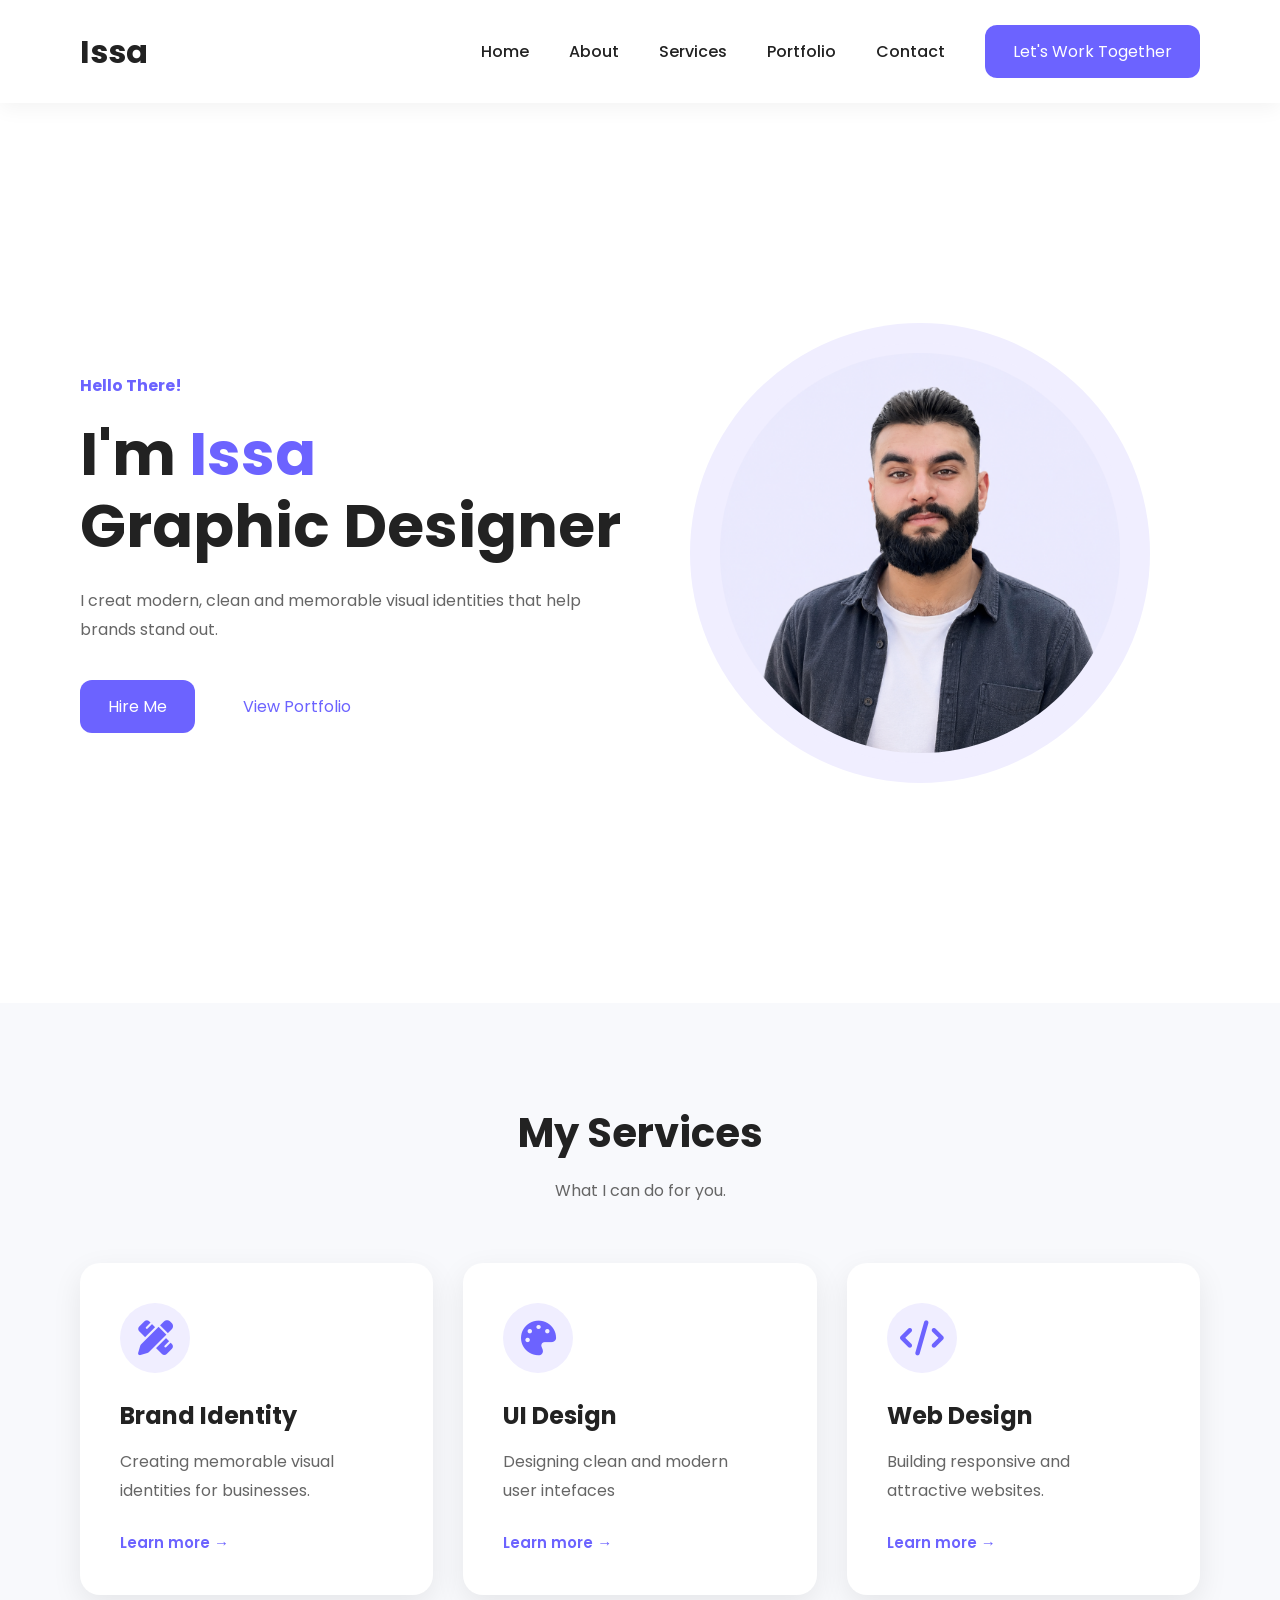
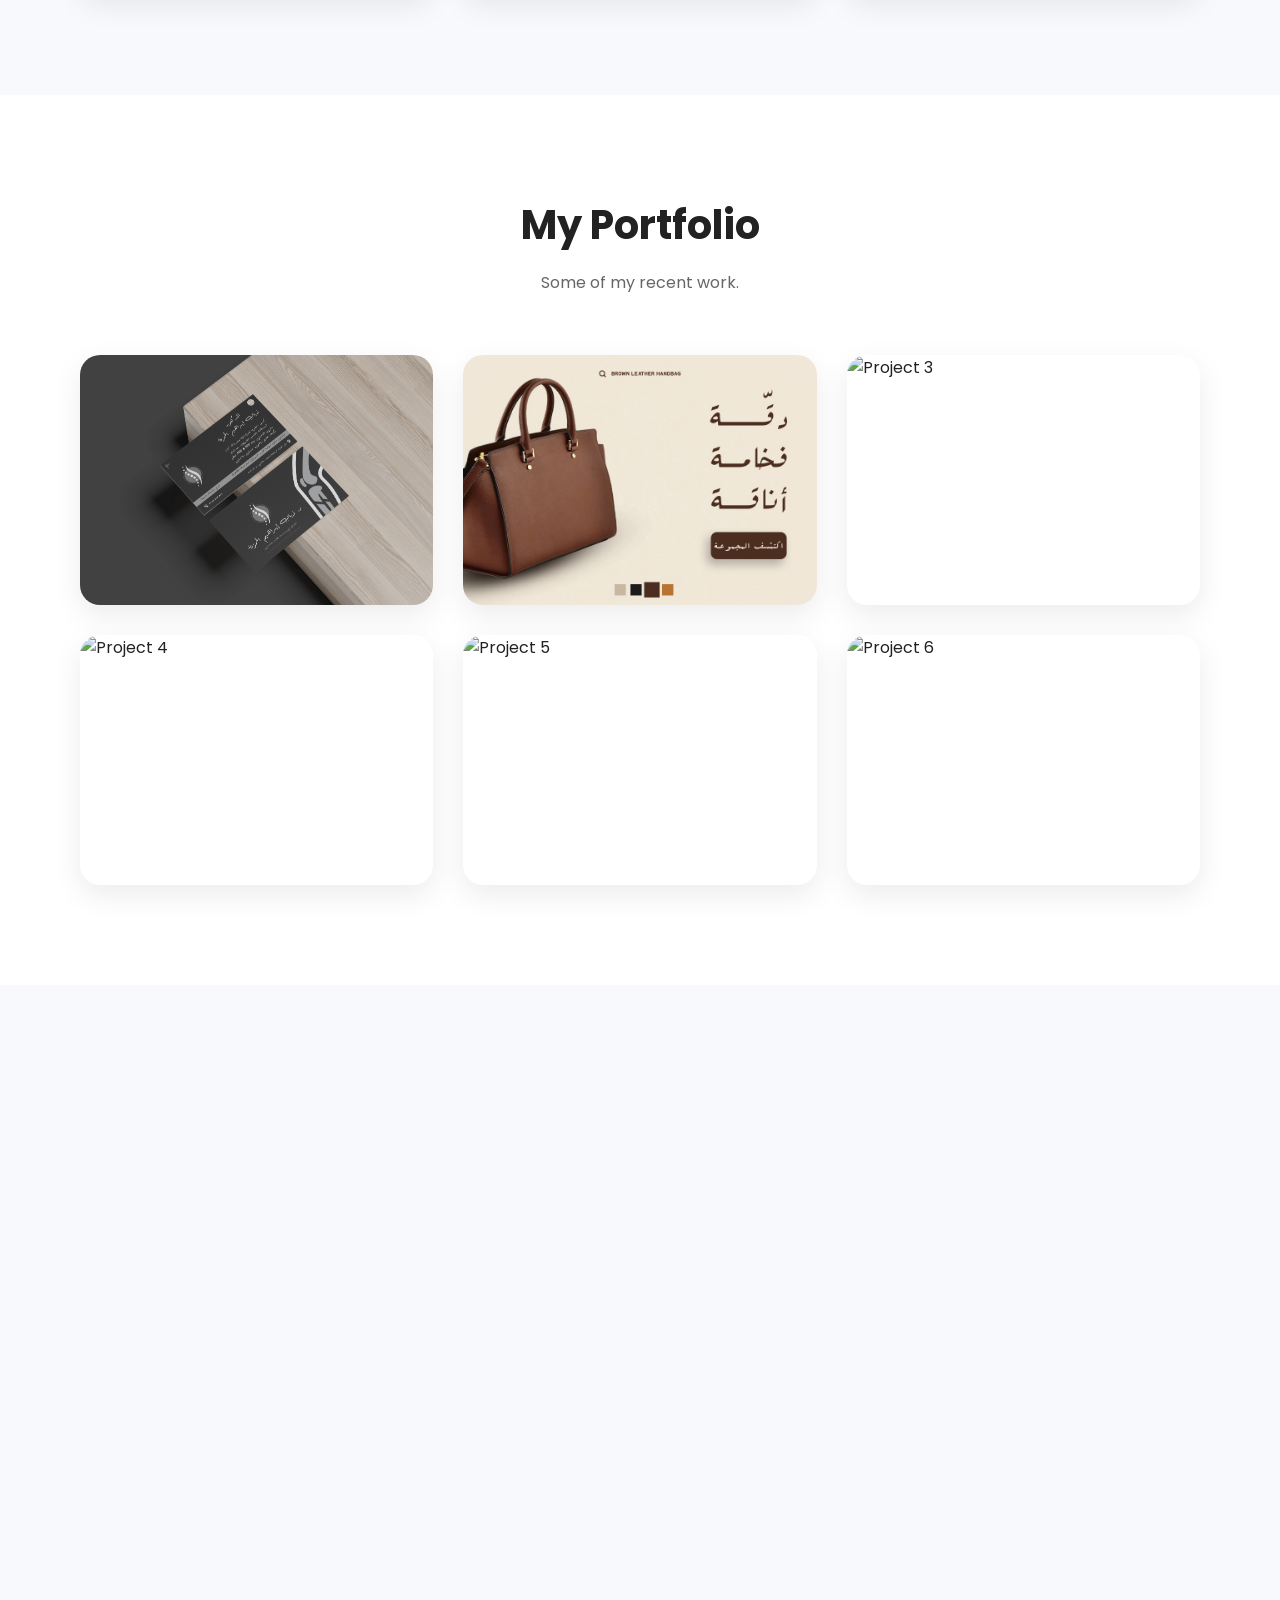
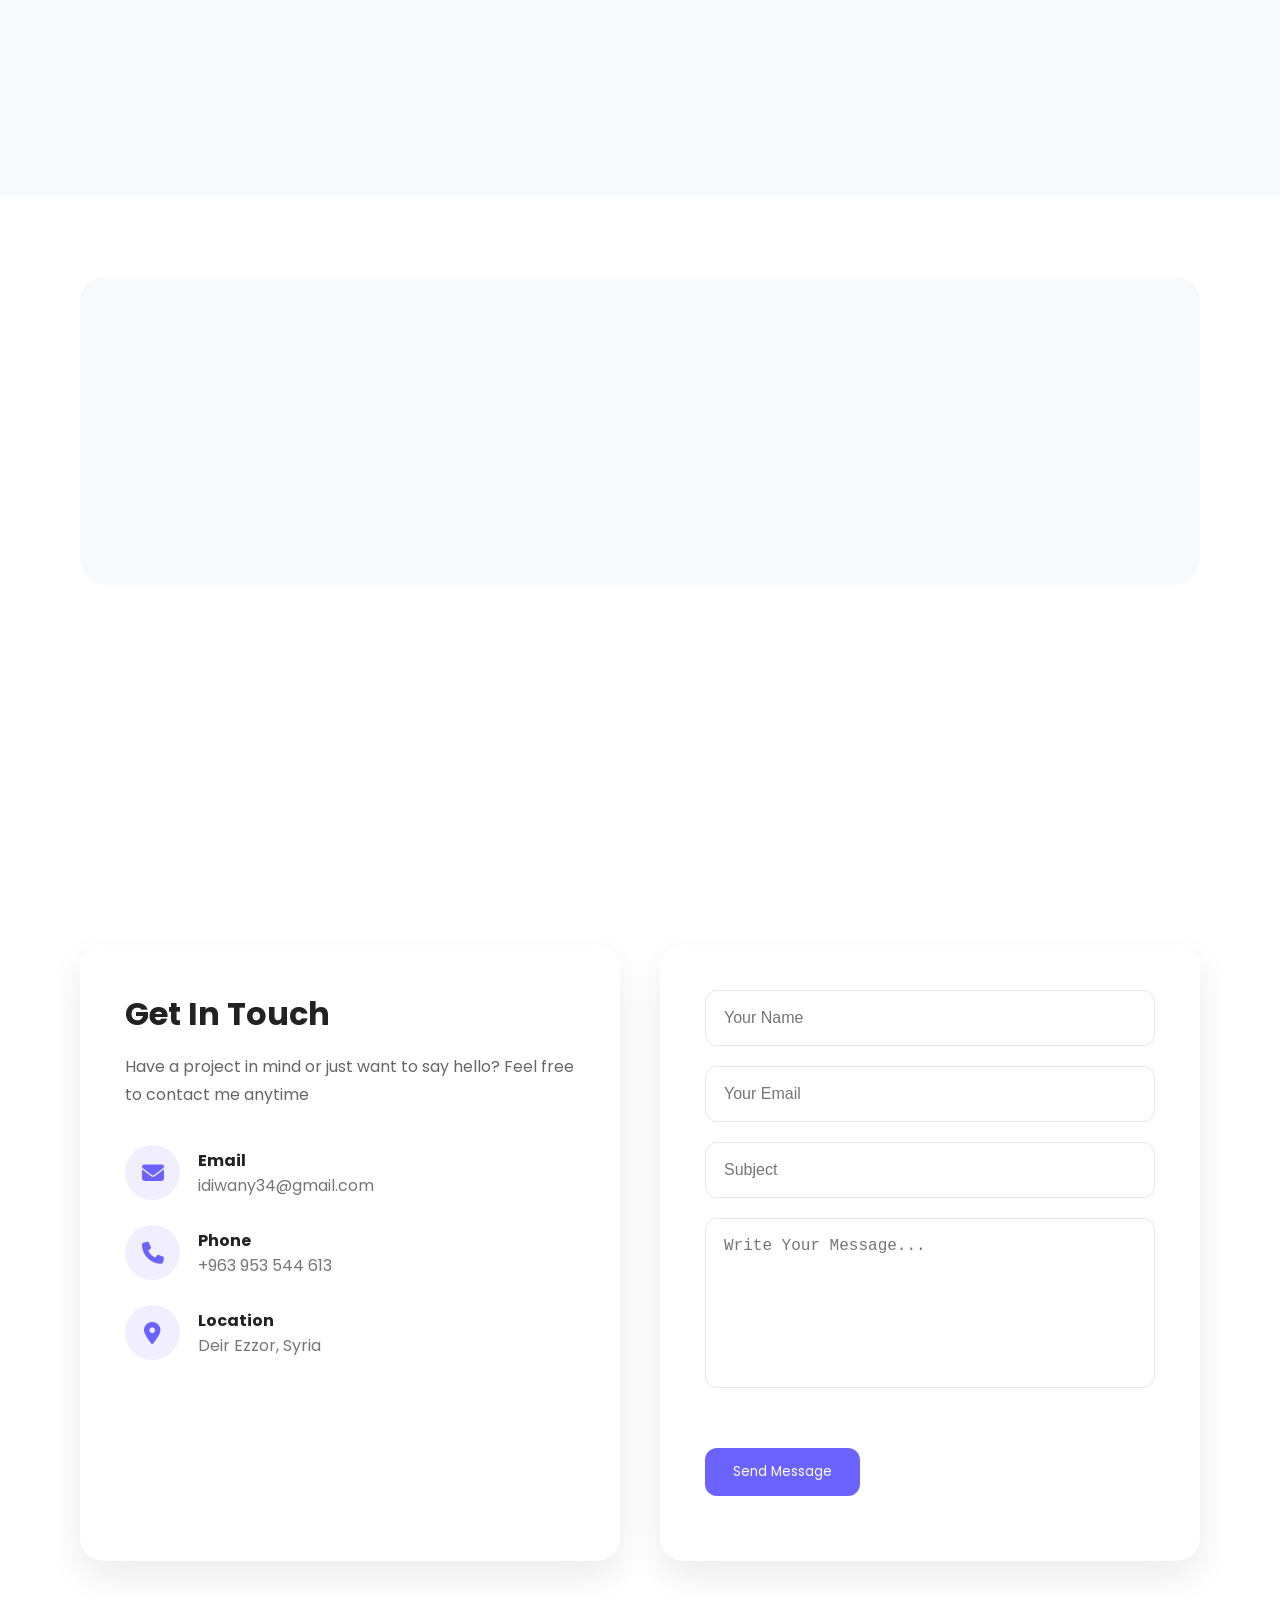
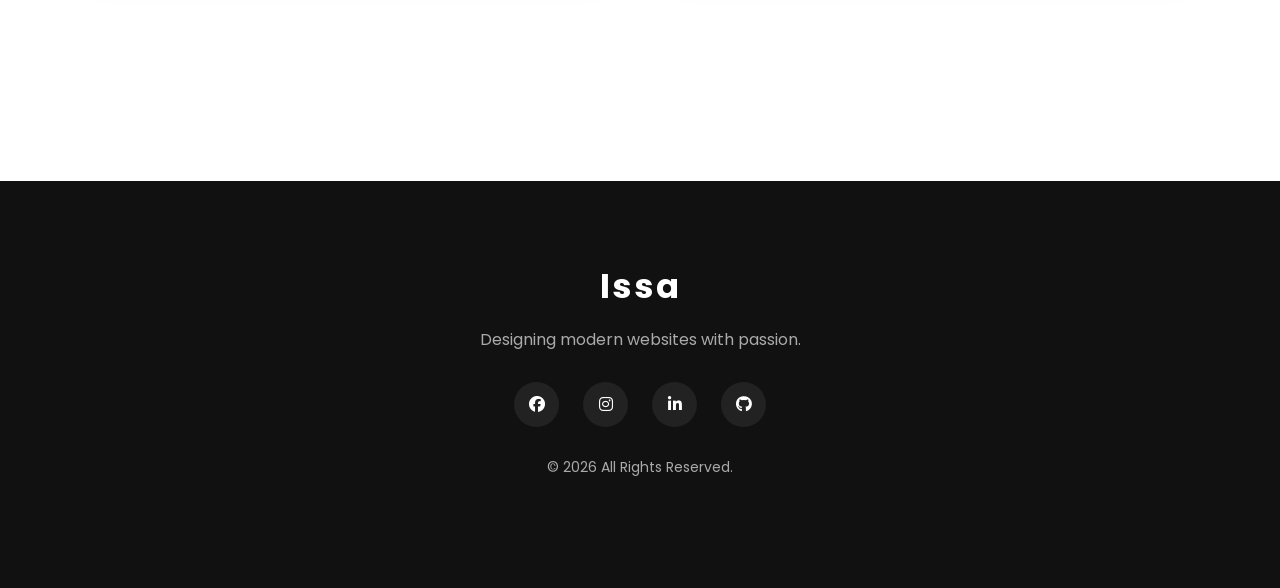
==== index.html @ 739382e7 "Upload portfolio files" ====
<!doctype html>
<html lang="en">
  <head>
    <meta charset="UTF-8" />
    <meta name="viewport" content="width=device-width, initial-scale=1.0" />
    <title>My Portfolio</title>
    <link
      rel="stylesheet"
      href="https://cdnjs.cloudflare.com/ajax/libs/font-awesome/6.7.2/css/all.min.css"
    />
    <link rel="stylesheet" href="style.css" />
    <link rel="preconnect" href="https://fonts.googleapis.com" />

    <link rel="preconnect" href="https://fonts.gstatic.com" crossorigin />

    <link
      href="https://fonts.googleapis.com/css2?family=Poppins:wght@300;400;500;600;700&display=swap"
      rel="stylesheet"
    />
  </head>
  <body>
    <header>
      <nav class="navbar">
        <h2 class="logo">Issa</h2>
        <ul class="nav-links">
          <li><a href="#home">Home</a></li>
          <li><a href="#about">About</a></li>
          <li><a href="#services">Services</a></li>
          <li><a href="#portfolio">Portfolio</a></li>
          <li><a href="#contact">Contact</a></li>
        </ul>
        <button class="menu-btn">
          <i class="fa-solid fa-bars"></i>
        </button>
        <a href="#contact" class="btn">Let's Work Together</a>
      </nav>
    </header>
    <section class="main" id="home">
      <div class="main-txt">
        <p class="tag">Hello There!</p>
        <h1>
          I'm <span>Issa</span> <br />
          Graphic Designer
        </h1>
        <p class="descrip">
          I creat modern, clean and memorable visual identities that help brands
          stand out.
        </p>
        <div class="main-btns">
          <a href="#contact" class="btn">Hire Me</a>
          <a href="#portfolio" class="btn-outline">View Portfolio</a>
        </div>
      </div>
      <div class="main-img">
        <img
          src="images/ChatGPT Image Aug 10, 2026, 11_27_29 AM.png"
          alt="Profile"
        />
      </div>
    </section>
    <section class="servs" id="services">
      <div class="section-ttl reveal">
        <h2>My Services</h2>
        <p>What I can do for you.</p>
      </div>
      <div class="servs-container">
        <div class="card reveal reveal-delay-1">
          <i class="fa-solid fa-pen-ruler"></i>
          <h3>Brand Identity</h3>
          <p>Creating memorable visual identities for businesses.</p>
          <a href="#" class="learn-more">Learn more &rarr;</a>
        </div>
        <div class="card reveal reveal-delay-2">
          <i class="fa-solid fa-palette"></i>
          <h3>UI Design</h3>
          <p>Designing clean and modern user intefaces</p>
          <a href="#" class="learn-more">Learn more &rarr;</a>
        </div>
        <div class="card reveal reveal-delay-3">
          <i class="fa-solid fa-code"></i>
          <h3>Web Design</h3>
          <p>Building responsive and attractive websites.</p>
          <a href="#" class="learn-more">Learn more &rarr;</a>
        </div>
      </div>
    </section>
    <section class="port" id="portfolio">
      <div class="section-ttl reveal">
        <h2>My Portfolio</h2>
        <p>Some of my recent work.</p>
      </div>
      <div class="port-container">
        <div class="project reveal reveal-delay-1">
          <img src="images/03mocup.jpg" alt="Medical Business Card Design" />
          <div class="proj-info">
            <h3>Medical Business Card</h3>
            <p>Print Design</p>
          </div>
        </div>
        <div class="project reveal reveal-delay-2">
          <img src="images/Website banner.jpg" alt="Terassa Brand" />
          <div class="proj-info">
            <h3>Terassa</h3>
            <p>Brand Identity</p>
          </div>
        </div>
        <div class="project reveal reveal-delay-3">
          <img src="images/" alt="Project 3" />
          <div class="proj-info">
            <h3>Modern Bussiness Cards</h3>
            <p>Brand Identity</p>
          </div>
        </div>
        <div class="project reveal reveal-delay-4">
          <img src="images/" alt="Project 4" />
          <div class="proj-info">
            <h3>Ads Posts</h3>
            <p>Brand Identity</p>
          </div>
        </div>
        <div class="project reveal reveal-delay-5">
          <img src="images/" alt="Project 5" />
          <div class="proj-info">
            <h3>Luxuary Logo</h3>
            <p>Brand Identity</p>
          </div>
        </div>
        <div class="project reveal reveal-delay-1">
          <img src="images/" alt="Project 6" />
          <div class="proj-info">
            <h3>Special posts collections</h3>
            <p>Brand Identity</p>
          </div>
        </div>
      </div>
    </section>
    <section class="about" id="about">
      <div class="about-img reveal">
        <img src="" alt="About Me" />
      </div>
      <div class="about-content reveal reveal-delay-2">
        <span>About Me</span>
        <h2>I Creat Modern Digital Experiences</h2>
        <p>
          I'm a passionate designer and front-end developer. I enjoy creating
          clean, modern and user-friendly websites.
        </p>
        <div class="skills">
          <div class="skill">
            <i class="fa-solid fa-check"></i>
            <p>UI / UX Design</p>
          </div>
          <div class="skill">
            <i class="fa-solid fa-check"></i>
            <p>Web Development</p>
          </div>
          <div class="skill">
            <i class="fa-solid fa-check"></i>
            <p>Brand Idesntity</p>
          </div>
        </div>
        <a href="#" class="btn">Download CV</a>
      </div>
    </section>
    <section class="stats">
      <div class="stat reveal reveal-delay-1">
        <h2>+3</h2>
        <p>Years Experience</p>
      </div>
      <div class="stat reveal reveal-delay-2">
        <h2>50+</h2>
        <p>Completed Projects</p>
      </div>
      <div class="stat reveal reveal-delay-3">
        <h2>20+</h2>
        <p>Happy Clients</p>
      </div>
      <div class="stat reveal reveal-delay-4">
        <h2>98%</h2>
        <p>Clients Satisfaction</p>
      </div>
    </section>
    <section class="contact" id="contact">
      <div class="section-ttl reveal">
        <h2>Contact Me</h2>
        <p>Let's build something amazing together.</p>
      </div>
      <div class="contact-wrapper">
        <div class="contact-card reveal reveal-delay-1">
          <h3>Get In Touch</h3>
          <p class="contact-text">
            Have a project in mind or just want to say hello? Feel free to
            contact me anytime
          </p>
          <div class="contact-item">
            <div class="icon">
              <i class="fa-solid fa-envelope"></i>
            </div>
            <div>
              <h4>Email</h4>
              <span>idiwany34@gmail.com</span>
            </div>
          </div>
          <div class="contact-item">
            <div class="icon">
              <i class="fa-solid fa-phone"></i>
            </div>
            <div>
              <h4>Phone</h4>
              <span>+963 953 544 613</span>
            </div>
          </div>
          <div class="contact-item">
            <div class="icon">
              <i class="fa-solid fa-location-dot"></i>
            </div>
            <div>
              <h4>Location</h4>
              <span>Deir Ezzor, Syria</span>
            </div>
          </div>
        </div>
        <div class="form-card reveal reveal-delay-2">
          <form id="contactForm">
            <input type="text" id="name" placeholder="Your Name" />
            <input type="email" id="email" placeholder="Your Email" />
            <input type="text" id="subject" placeholder="Subject" />
            <textarea
              id="message"
              placeholder="Write Your Message..."
            ></textarea>

            <button type="submit" class="btn">Send Message</button>

            <p id="formMessage"></p>
          </form>
        </div>
      </div>
    </section>
    <footer>
      <h2>Issa</h2>
      <p>Designing modern websites with passion.</p>
      <div class="social">
        <a href="#">
          <i class="fa-brands fa-facebook"></i>
        </a>
        <a href="#">
          <i class="fa-brands fa-instagram"></i>
        </a>
        <a href="#">
          <i class="fa-brands fa-linkedin-in"></i>
        </a>
        <a href="#">
          <i class="fa-brands fa-github"></i>
        </a>
        <p class="copy">&copy; 2026 All Rights Reserved.</p>
      </div>
    </footer>

    <!-- 👇 نافذة منبثقة للصور (Modal) -->
    <div class="image-modal" id="imageModal">
      <button class="close-modal" id="closeModal">&times;</button>
      <img id="modalImage" src="" alt="Project Preview" />
    </div>

    <script src="script.js"></script>
  </body>
</html>
---- style.css ----
* {
  margin: 0;
  padding: 0;
  box-sizing: border-box;
}
:root {
  --primary: #6c63ff;
  --primary-hover: #564de0;

  --dark: #222;

  --gray: #666;

  --light: #f8f9fc;

  --card: #ffffff;

  --shadow: 0 12px 35px rgba(0, 0, 0, 0.08);

  --radius: 20px;
}
html {
  scroll-behavior: smooth;
}
body {
  font-family: "Poppins", sans-serif;
  background: #ffffff;
  color: var(--dark);
}

/* Header < */
header {
  position: sticky;
  top: 0;
  z-index: 1000;
  background: rgba(255, 255, 255, 0.9);
  backdrop-filter: blur(12px);
  box-shadow: 0 5px 20px rgba(0, 0, 0, 0.05);
}
.navbar {
  display: flex;
  justify-content: space-between;
  align-items: center;
  padding: 25px 80px;
}

.nav-links {
  display: flex;
  list-style: none;
  gap: 40px;
  transition: 0.3s;
  margin-left: auto;
  margin-right: 40px;
  transition: 0.3s;
}
.nav-links a {
  text-decoration: none;
  color: #222;
  font-weight: 500;
  position: relative;
}
.nav-links a::after {
  content: "";
  position: absolute;
  left: 0;
  bottom: -6px;
  width: 0;
  height: 2px;
  background: var(--primary);
  transition: 0.3s;
}
.nav-links a:hover {
  color: var(--primary);
}
.nav-links a:hover::after {
  width: 100%;
}
.logo {
  font-size: 32px;
  font-weight: bold;
}
.nav-links a:hover {
  color: var(--primary);
}
.navbar .btn {
  background: var(--primary);
  color: white;
  text-decoration: none;
  padding: 14px 28px;
  border-radius: 12px;
  transition: 0.3s;
}
/* > */

/* Main < */
.main {
  display: flex;
  justify-content: space-between;
  align-items: center;
  padding: 80px;
  min-height: 100vh;
}
.main-txt {
  width: 50%;
}
.tag {
  color: var(--primary);
  font-weight: bold;
  margin-bottom: 20px;
}
.main h1 {
  font-size: 60px;
  line-height: 1.2;
  margin-bottom: 25px;
}
.main h1 span {
  color: var(--primary);
}
.descrip {
  color: #666;
  line-height: 1.8;
  margin-bottom: 35px;
}
.main-btns {
  display: flex;
  gap: 20px;
}
.btn-outline {
  text-decoration: none;
  color: var(--primary);
  padding: 14px 28px;
  border-radius: 12px;
}
.main .btn {
  background: var(--primary);
  color: white;
  text-decoration: none;
  padding: 14px 28px;
  border-radius: 12px;
  transition: 0.3s;
}
.main-img {
  width: 50%;
  display: flex;
  justify-content: center;
  align-items: center;
  position: relative;
}
.main-img::before {
  content: "";
  position: absolute;
  width: 460px;
  height: 460px;
  background: #f0eeff;
  border-radius: 50%;
  z-index: -1;
}
.main-img img {
  width: 420px;
  height: 420px;
  max-width: 100%;
  object-fit: cover;
  object-position: center;
  border-radius: 100%;
  display: block;
  border: 10px solid #f0eeff;
}
/* > */
/* Services < */
.servs {
  background: #f8f9fc;
  padding: 100px 80px;
}
.section-ttl {
  text-align: center;
  margin-bottom: 60px;
}
.section-ttl h2 {
  font-size: 40px;
  margin-bottom: 15px;
}
.section-ttl p {
  color: #666666;
}
.servs-container {
  display: flex;
  gap: 30px;
}
.card {
  flex: 1;
  padding: 40px;
  border-radius: 20px;
  background: #fff;
  transition: 0.3s;
  box-shadow: 0 10px 30px rgba(0, 0, 0, 0.08);
  cursor: pointer;
}
.card:hover {
  transform: translateY(-10px);
  box-shadow: 0 20px 40px rgba(0, 0, 0, 0.15);
}
.card h3 {
  font-size: 24px;
  margin-bottom: 15px;
}
.card p {
  color: #666;
  line-height: 1.8;
  font-size: 16px;
  max-width: 250px;
}
.card i {
  width: 70px;
  height: 70px;

  display: flex;
  justify-content: center;
  align-items: center;

  font-size: 35px;

  color: var(--primary);
  background-color: #f0eeff;

  border-radius: 50%;

  margin-bottom: 25px;
}
.learn-more {
  display: inline-block;
  margin-top: 25px;
  text-decoration: none;
  color: var(--primary);
  font-weight: 600;
  transition: 0.3s;
  font-size: 15px;
}
.learn-more:hover {
  transform: translateX(5px);
}
/* > */

/* Potfolio < */
.port {
  padding: 100px 80px;
  background: #fff;
}
.port-container {
  display: grid;
  grid-template-columns: repeat(3, 1fr);
  gap: 30px;
}
.project {
  position: relative;
  background: #fff;
  border-radius: 20px;
  overflow: hidden;
  box-shadow: 0 10px 30px rgba(0, 0, 0, 0.08);
  transition: 0.3s;
  cursor: pointer;
}
.project img {
  width: 100%;
  height: 250px;
  object-fit: cover;
  display: block;
  transition: 0.4s;
}
.proj-info {
  padding: 15px 20px;
  position: absolute;
  bottom: -100px;
  left: 0;
  width: 100%;
  background: rgba(20, 20, 20, 0.8);
  color: white;
  transition: 0.4s;
}
.project:hover .proj-info {
  bottom: 0;
}
.proj-info h3 {
  font-size: 20px;
  margin-bottom: 6px;
}

.proj-info p {
  font-size: 15px;
  color: #d5d5d5;
}
.project:hover img {
  transform: scale(1.08);
}
/* > */

/* About < */
.about {
  display: flex;
  justify-content: space-between;
  align-items: center;
  gap: 70px;
  padding: 120px 80px;
  background: #f8f9fc;
}
.about-img {
  flex: 1;
}
.about-img img {
  width: 100%;
  border-radius: 25px;
  display: block;
}
.about-content {
  flex: 1;
}
.about-content h2 {
  font-size: 42px;
  margin: 15px 0 25px;
}
.about-content span {
  color: var(--primary);
  font-weight: 600;
}
.about-content p {
  color: #666;
  line-height: 1.8;
  margin-bottom: 30px;
}
.skills {
  display: flex;
  flex-direction: column;
  gap: 12px;
}
.skill {
  display: flex;
  align-items: center;
  gap: 15px;
}
.skill i {
  color: var(--primary);
  font-size: 20px;
}
.about .btn {
  display: inline-block;
  margin-top: 40px;
  padding: 14px 28px;
  background: var(--primary);
  color: white;
  text-decoration: none;
  border-radius: 10px;
  transition: 0.3s;
}
.btn:hover {
  /* background: #564de0; */
  background: var(--primary-hover);

  transform: translateY(-3px);

  box-shadow: 0 10px 25px rgba(108, 99, 255, 0.3);
}
/* > */

/* Stats < */
.stats {
  display: flex;
  justify-content: space-around;
  align-items: center;
  padding: 100px 80px;
  background: #f8f9fc;
  border-radius: 25px;
  margin: 80px;
}
.stat {
  flex: 1;
  position: relative;
  text-align: center;
  transition: 0.3;
}
.stat:not(:last-child)::after {
  content: "";
  position: absolute;
  right: 0;
  top: 50%;
  transform: translateY(-50%);
  width: 1px;
  height: 60px;
  background: #ddd;
}
.stat:hover {
  transform: translateY(-8px);
}
.stat h2 {
  font-size: 48px;
  color: var(--primary);
  margin-bottom: 10px;
}
.stat p {
  color: #666;
  font-size: 17px;
}
/* > */
/* Contact < */
.contact {
  padding: 120px 80px;
  background: #fff;
}
.contact-wrapper {
  display: flex;
  gap: 40px;
  margin-top: 60px;
}
.contact-card,
.form-card {
  flex: 1;
  background: #fff;
  padding: 45px;
  border-radius: 24px;
  box-shadow: 0 15px 35px rgba(0, 0, 0, 0.08);
}
.contact-card h3 {
  font-size: 32px;
  margin-bottom: 15px;
}
.contact-text {
  color: #666;
  line-height: 1.8;
  margin-bottom: 35px;
}
.contact-item {
  display: flex;
  align-items: center;
  gap: 18px;
  margin-bottom: 25px;
}
.icon {
  width: 55px;
  height: 55px;
  border-radius: 50%;
  background: #f1efff;
  color: var(--primary);
  display: flex;
  justify-content: center;
  align-items: center;
  font-size: 22px;
}
.contact-item span {
  color: #777;
}
.form-card form {
  display: flex;
  flex-direction: column;
  gap: 20px;
}
.form-card input,
.form-card textarea {
  width: 100%;
  padding: 18px;
  border: 1px solid #e6e6e6;
  border-radius: 12px;
  outline: none;
  font-size: 16px;
  transition: 0.3s;
}
.form-card textarea {
  height: 170px;
  resize: none;
}
.form-card input:focus,
.form-card textarea:focus {
  border-color: var(--primary);
  box-shadow: 0 0 0 4px rgba(108, 99, 255, 0.12);
}
.form-card button {
  padding: 14px 28px;
  border-radius: 12px;
  border: none;
  cursor: pointer;
  align-self: flex-start;
  font-family: inherit;
  display: inline-block;
  margin-top: 40px;
  background: var(--primary);
  color: white;
  transition: 0.3s;
}
.contact-card:hover,
.form-card:hover {
  transform: translateY(-6px);
  transition: 0.35s;
}
/* > */

/* Footer < */
footer {
  margin-top: 100px;
  background: #111;
  color: white;
  text-align: center;
  padding: 80px 20px;
}
footer h2 {
  font-size: 34px;
  margin-bottom: 15px;
  letter-spacing: 2px;
}
footer p {
  color: #aaa;
}
.social {
  margin: 30px 0;
}
.social a {
  display: inline-flex;
  justify-content: center;
  align-items: center;
  width: 45px;
  height: 45px;
  border-radius: 50%;
  background: #222;
  color: white;
  text-decoration: none;
  margin: 0 10px;
  transition: 0.3s;
}
.social a:hover {
  background: var(--primary);
  transform: translateY(-5px);
}
.copy {
  margin-top: 30px;
  font-size: 14px;
}

/* ============================
   تأثيرات الظهور عند التمرير
   ============================ */

/* الحالة الابتدائية (قبل الظهور) */
.reveal {
  opacity: 0;
  transform: translateY(40px);
  transition: all 0.8s cubic-bezier(0.25, 0.46, 0.45, 0.94);
}

/* الحالة النهائية (عند الظهور) */
.reveal.active {
  opacity: 1;
  transform: translateY(0);
}

/* تأخيرات مختلفة للتأثير المتدرج */
.reveal-delay-1 {
  transition-delay: 0.1s;
}
.reveal-delay-2 {
  transition-delay: 0.2s;
}
.reveal-delay-3 {
  transition-delay: 0.3s;
}
.reveal-delay-4 {
  transition-delay: 0.4s;
}
.reveal-delay-5 {
  transition-delay: 0.5s;
}

/* *******************

قسم الريسبوووونسفف

******************* */
@media (max-width: 992px) {
  /* Navbar */
  .navbar {
    padding: 20px 40px;
  }
  .nav-links {
    gap: 25px;
    margin-right: 25px;
  }
  .navbar .btn {
    padding: 12px 20px;
  }

  /* Main */
  .main {
    padding: 70px 40px;
    gap: 40px;
  }

  .main h1 {
    font-size: 48px;
  }

  .main-img img {
    width: 350px;
  }

  /* Services */

  .servs,
  .port,
  .contact {
    padding: 90px 40px;
  }

  .servs-container {
    gap: 20px;
  }

  .card {
    padding: 30px;
  }

  /* Portfolio */

  .port-container {
    gap: 20px;
  }

  .project img {
    height: 220px;
  }

  /* About */

  .about {
    padding: 100px 40px;
    gap: 40px;
  }

  .about-content h2 {
    font-size: 36px;
  }

  /* Stats  */

  .stats {
    margin: 60px 40px;
    padding: 70px 30px;
  }

  /* Contact  */

  .contact-wrapper {
    gap: 25px;
  }

  .contact-card,
  .form-card {
    padding: 35px;
  }
}

/* *************
Mobile
************* */

@media (max-width: 768px) {
  /* Navbar  */
  .navbar {
    padding: 20px 25px;
    flex-wrap: wrap;
    gap: 20px;
  }

  .logo {
    font-size: 28px;
  }

  .nav-links {
    order: 3;
    width: 100%;
    justify-content: center;
    gap: 20px;
    margin: 0;
  }

  .navbar .btn {
    padding: 11px 16px;
    font-size: 14px;
  }

  /* main  */
  .main {
    flex-direction: column;
    text-align: center;
    padding: 70px 25px;
    min-height: auto;
  }

  .main-txt {
    width: 100%;
  }

  .main h1 {
    font-size: 44px;
  }

  .descrip {
    max-width: 600px;
    margin-left: auto;
    margin-right: auto;
  }

  .main-btns {
    justify-content: center;
  }

  .main-img {
    width: 100%;
    margin-top: 30px;
  }

  .main-img img {
    width: 230px;
  }

  /* Section titles  */

  .section-ttl {
    margin-bottom: 45px;
  }

  .section-ttl h2 {
    font-size: 34px;
  }

  /* Services  */

  .servs {
    padding: 80px 25px;
  }
  .servs-container {
    flex-direction: column;
    gap: 25px;
  }

  .card {
    width: 100%;
  }

  .card p {
    max-width: 100%;
  }

  /* Portfolio  */

  .port {
    padding: 80px 25px;
  }

  .port-container {
    grid-template-columns: repeat(2, 1fr);
    gap: 20px;
  }

  .project img {
    height: 220px;
  }

  /* About  */

  .about {
    flex-direction: column;
    padding: 90px 25px;
    gap: 45px;
  }

  .about-img,
  .about-content {
    width: 100%;
  }

  .about-content h2 {
    font-size: 36px;
  }

  /* Stats */
  .stats {
    display: grid;
    grid-template-columns: repeat(2, 1fr);
    gap: 40px 20px;
    margin: 50px 25px;
    padding: 60px 20px;
  }

  .stat:not(:last-child)::after {
    display: none;
  }

  .stat h2 {
    font-size: 40px;
  }

  /* Contact */
  .contact {
    padding: 90px 25px;
  }

  .contact-wrapper {
    flex-direction: column;
    gap: 25px;
    margin-top: 45px;
  }

  .contact-card,
  .form-card {
    width: 100%;
    padding: 30px;
  }

  .contact-card h3 {
    font-size: 28px;
  }

  .form-card button {
    width: 100%;
  }

  /* Footer */
  footer {
    margin-top: 70px;
    padding: 60px 20px;
  }
}

/* ***********

Small phones

*********** */
@media (max-width: 480px) {
  /* Navbar */
  .navbar {
    padding: 18px 20px;
  }

  .nav-links {
    gap: 15px;
    font-size: 14px;
    overflow-x: auto;
    justify-content: flex-start;
    padding-bottom: 5px;
  }

  .navbar .btn {
    display: none;
  }

  /* main */
  .main {
    padding: 55px 20px;
  }

  .tag {
    font-size: 15px;
  }

  .main h1 {
    font-size: 36px;
  }

  .descrip {
    font-size: 15px;
  }

  .main-btns {
    gap: 12px;
  }

  .main .btn,
  .btn-outline {
    padding: 12px 20px;
    font-size: 14px;
  }

  .main-img img {
    width: 270px;
  }

  /* Section titles */
  .section-ttl h2 {
    font-size: 30px;
  }

  /* Portfolio */
  .port-container {
    grid-template-columns: 1fr;
  }

  .project img {
    height: 250px;
  }

  /* About */
  .about-content h2 {
    font-size: 30px;
  }

  /* Stats */
  .stats {
    grid-template-columns: 1fr 1fr;
    margin: 40px 20px;
    padding: 45px 15px;
  }

  .stat h2 {
    font-size: 34px;
  }

  .stat p {
    font-size: 14px;
  }

  /* Contact */
  .contact-card,
  .form-card {
    padding: 25px 20px;
  }

  .contact-item {
    gap: 12px;
  }

  .icon {
    width: 48px;
    height: 48px;
    min-width: 48px;
  }

  /* Footer */
  .social a {
    margin: 0 5px;
  }
}
.menu-btn {
  display: none;
  background: none;
  border: none;
  color: var(--dark);
  font-size: 25px;
  cursor: pointer;
}

@media (max-width: 768px) {
  .menu-btn {
    display: block;
  }

  .nav-links {
    display: none;
    flex-direction: column;
    width: 100%;
    gap: 0;
    margin: 10px 0 0;
    padding: 15px 0;
    background: white;
    border-radius: 15px;
    box-shadow: 0 10px 30px rgba(0, 0, 0, 0.08);
  }

  .nav-links li {
    width: 100%;
    text-align: center;
  }

  .nav-links a {
    display: block;
    padding: 12px;
  }

  .nav-links a::after {
    display: none;
  }

  .nav-links.active {
    display: flex;
  }
  .navbar > .btn {
    display: none;
  }
}
.image-modal {
  position: fixed;
  inset: 0;
  background: rgba(0, 0, 0, 0.85);
  display: none;
  justify-content: center;
  align-items: center;
  padding: 30px;
  z-index: 2000;
}

.image-modal.active {
  display: flex;
}

.image-modal img {
  max-width: 90%;
  max-height: 90vh;
  object-fit: contain;
  border-radius: 15px;
  box-shadow: 0 20px 60px rgba(0, 0, 0, 0.3);
}

.close-modal {
  position: absolute;
  top: 25px;
  right: 35px;
  background: none;
  border: none;
  color: white;
  font-size: 45px;
  cursor: pointer;
  line-height: 1;
}
/* ============================
   عداد متحرك للأرقام
   ============================ */
.stat h2 .counter {
  display: inline-block;
}
/* ============================
   زر الرجوع إلى الأعلى
   ============================ */
.scroll-top {
  position: fixed;
  bottom: 30px;
  right: 30px;
  width: 50px;
  height: 50px;
  background: var(--primary);
  color: white;
  border: none;
  border-radius: 50%;
  font-size: 22px;
  cursor: pointer;
  display: none;
  justify-content: center;
  align-items: center;
  transition: 0.3s;
  z-index: 9999;
  box-shadow: 0 5px 20px rgba(108, 99, 255, 0.3);
}

.scroll-top:hover {
  background: var(--primary-hover);
  transform: translateY(-5px);
}

.scroll-top.show {
  display: flex;
}
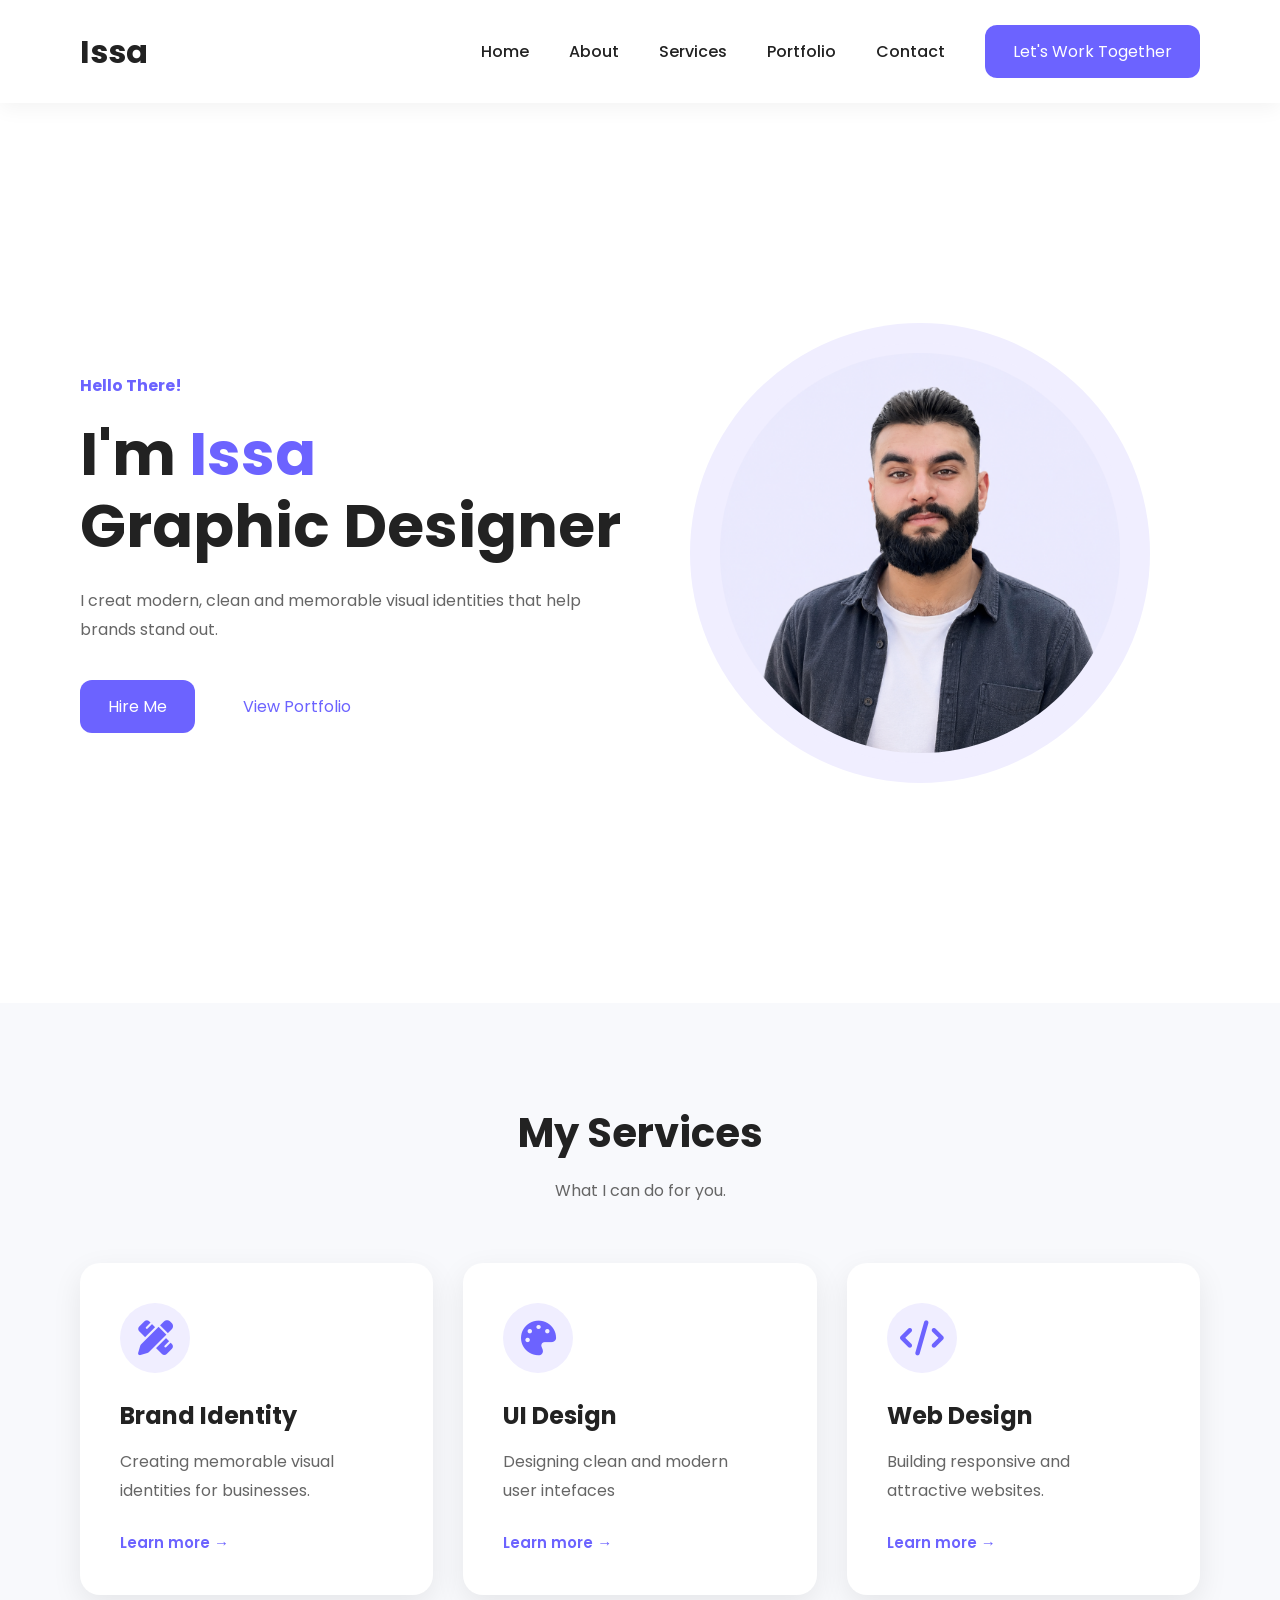
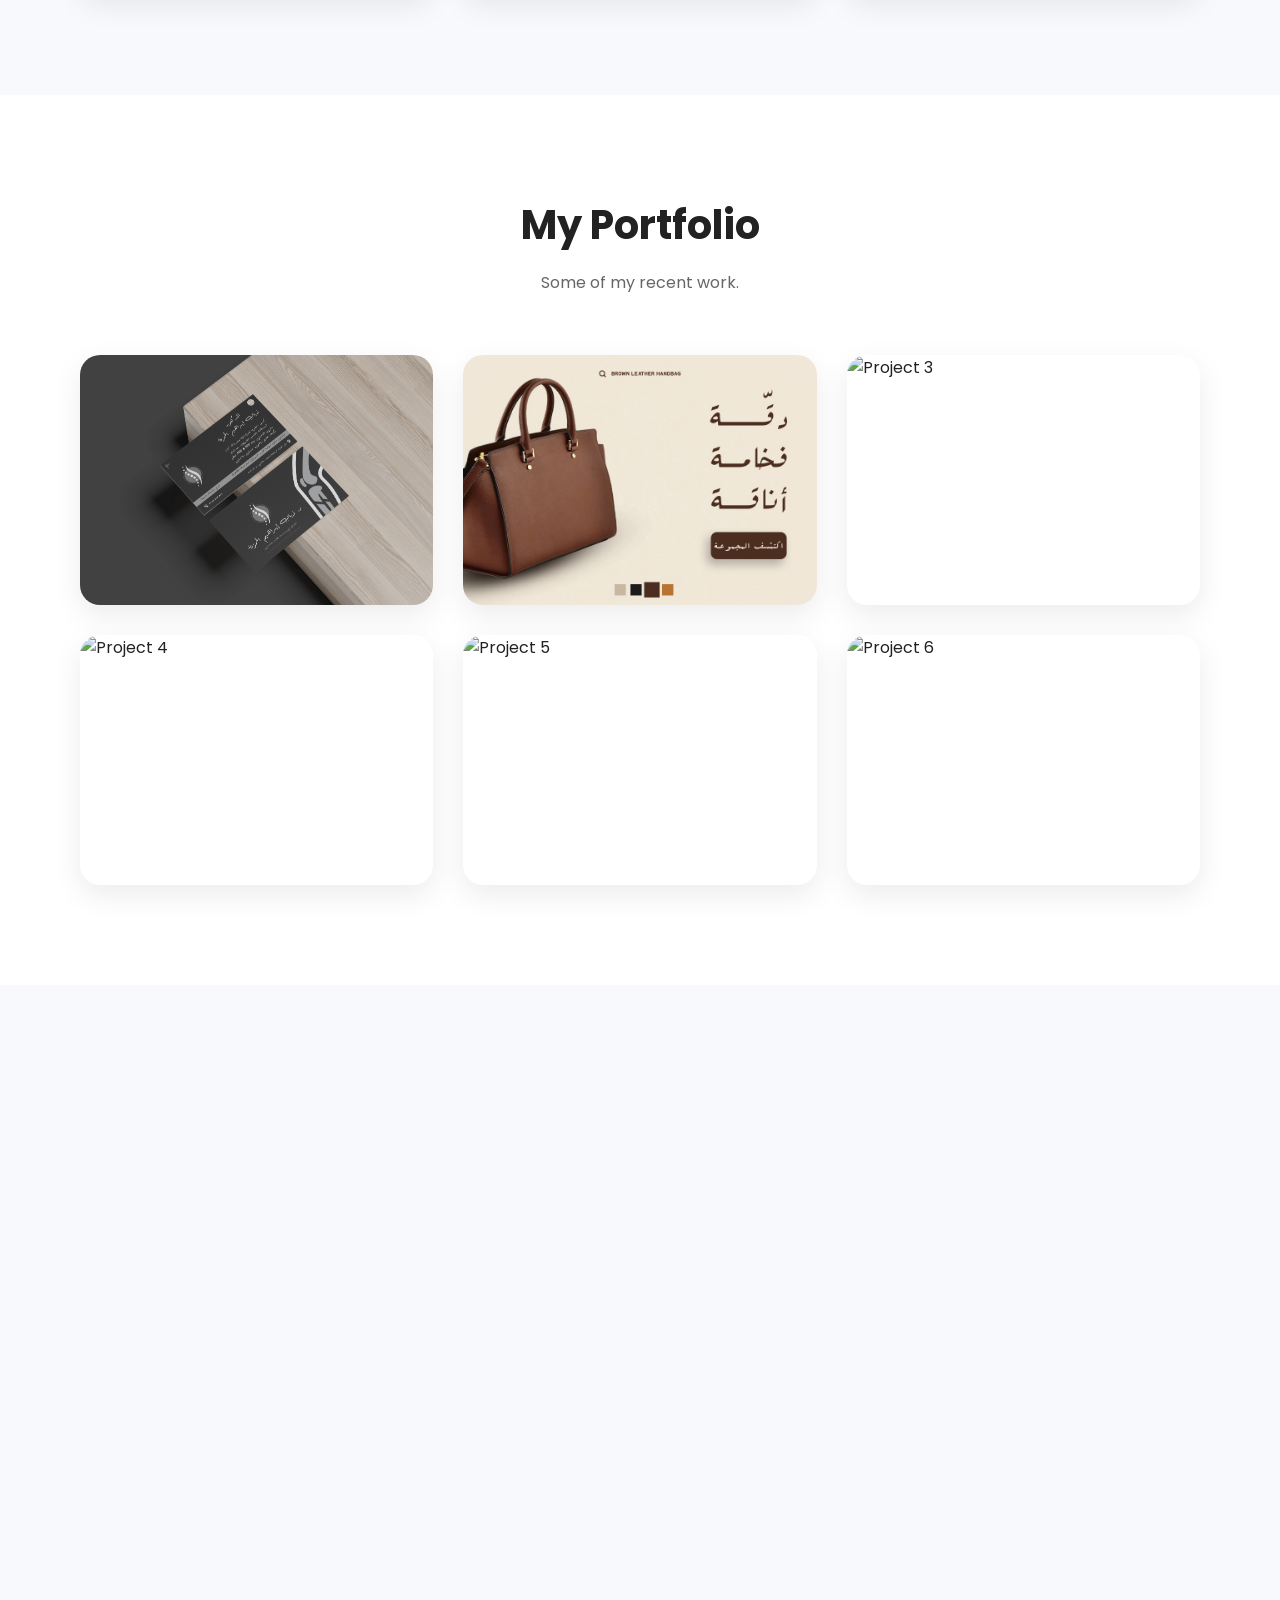
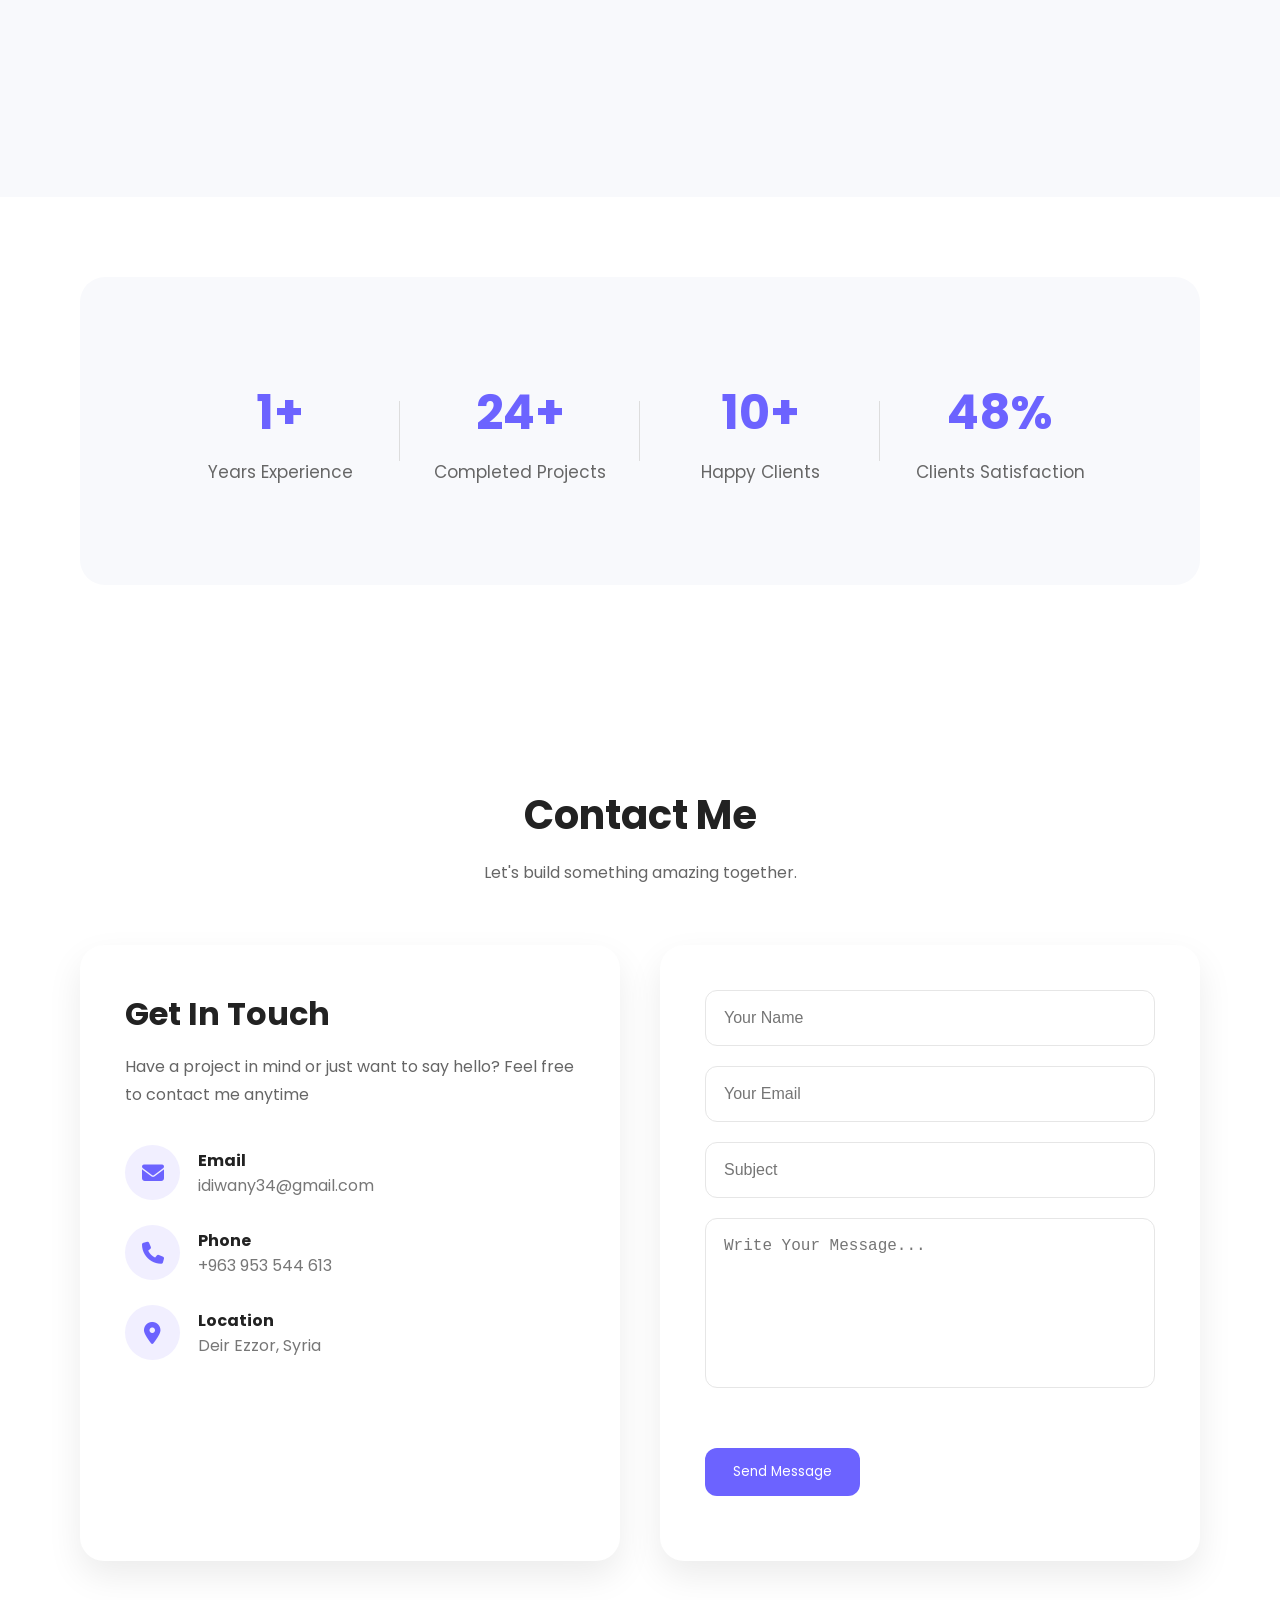
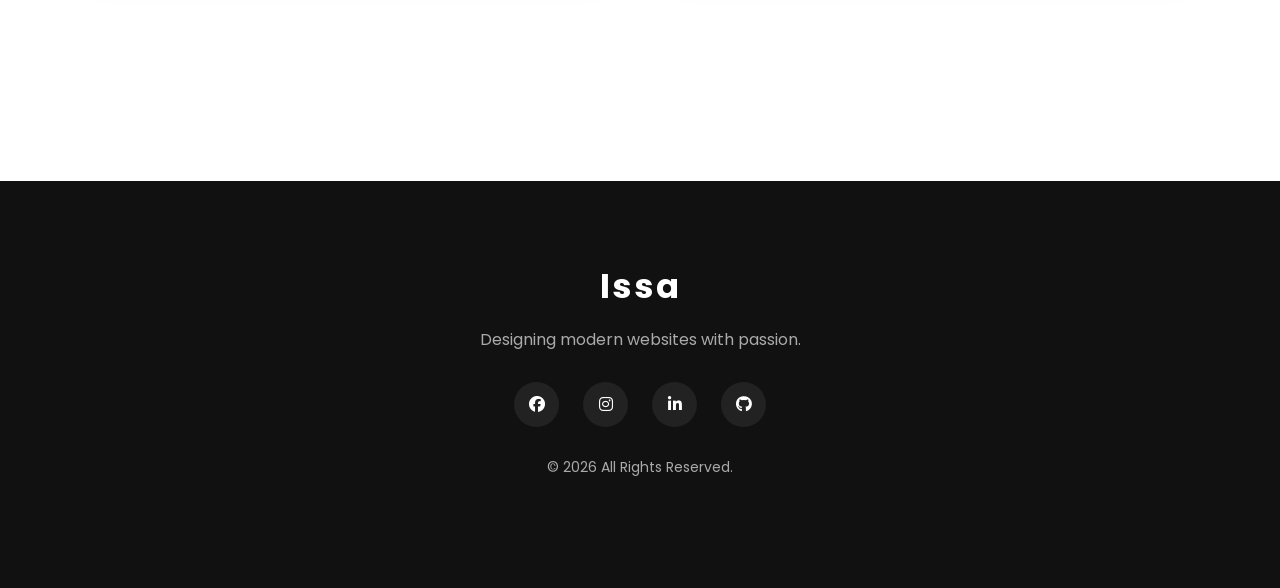
==== commit 4525ee33: "update files" ====
--- a/index.html
+++ b/index.html
@@ -241,13 +241,19 @@
       <h2>Issa</h2>
       <p>Designing modern websites with passion.</p>
       <div class="social">
-        <a href="#">
+        <a href="https://www.facebook.com/share/18xUUXM4Pa/" target="_blank">
           <i class="fa-brands fa-facebook"></i>
         </a>
-        <a href="#">
+        <a
+          href="https://www.instagram.com/issa_diwany?utm_source=ig_web_button_share_sheet&igsh=ZDNlZDc0MzIxNw=="
+          target="_blank"
+        >
           <i class="fa-brands fa-instagram"></i>
         </a>
-        <a href="#">
+        <a
+          href="https://www.linkedin.com/in/issa-diwani-211876378/"
+          target="_blank"
+        >
           <i class="fa-brands fa-linkedin-in"></i>
         </a>
         <a href="#">
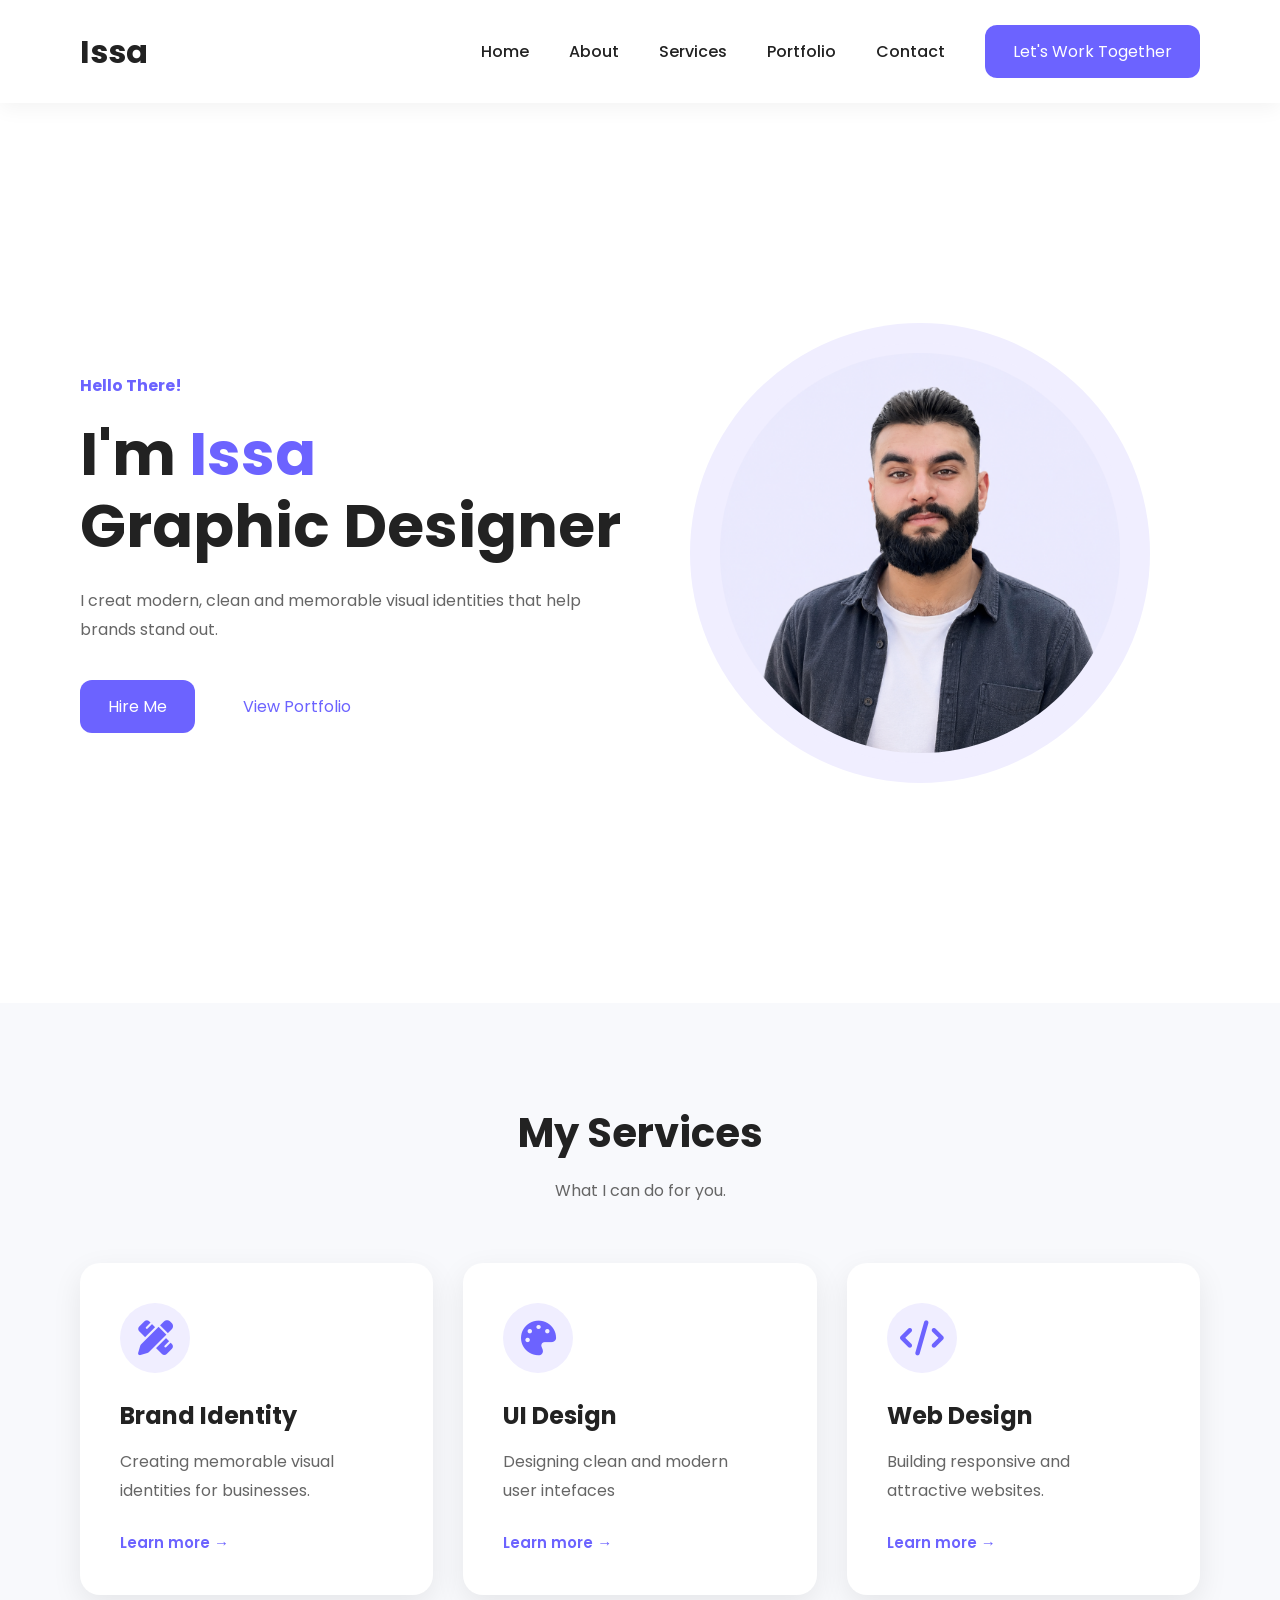
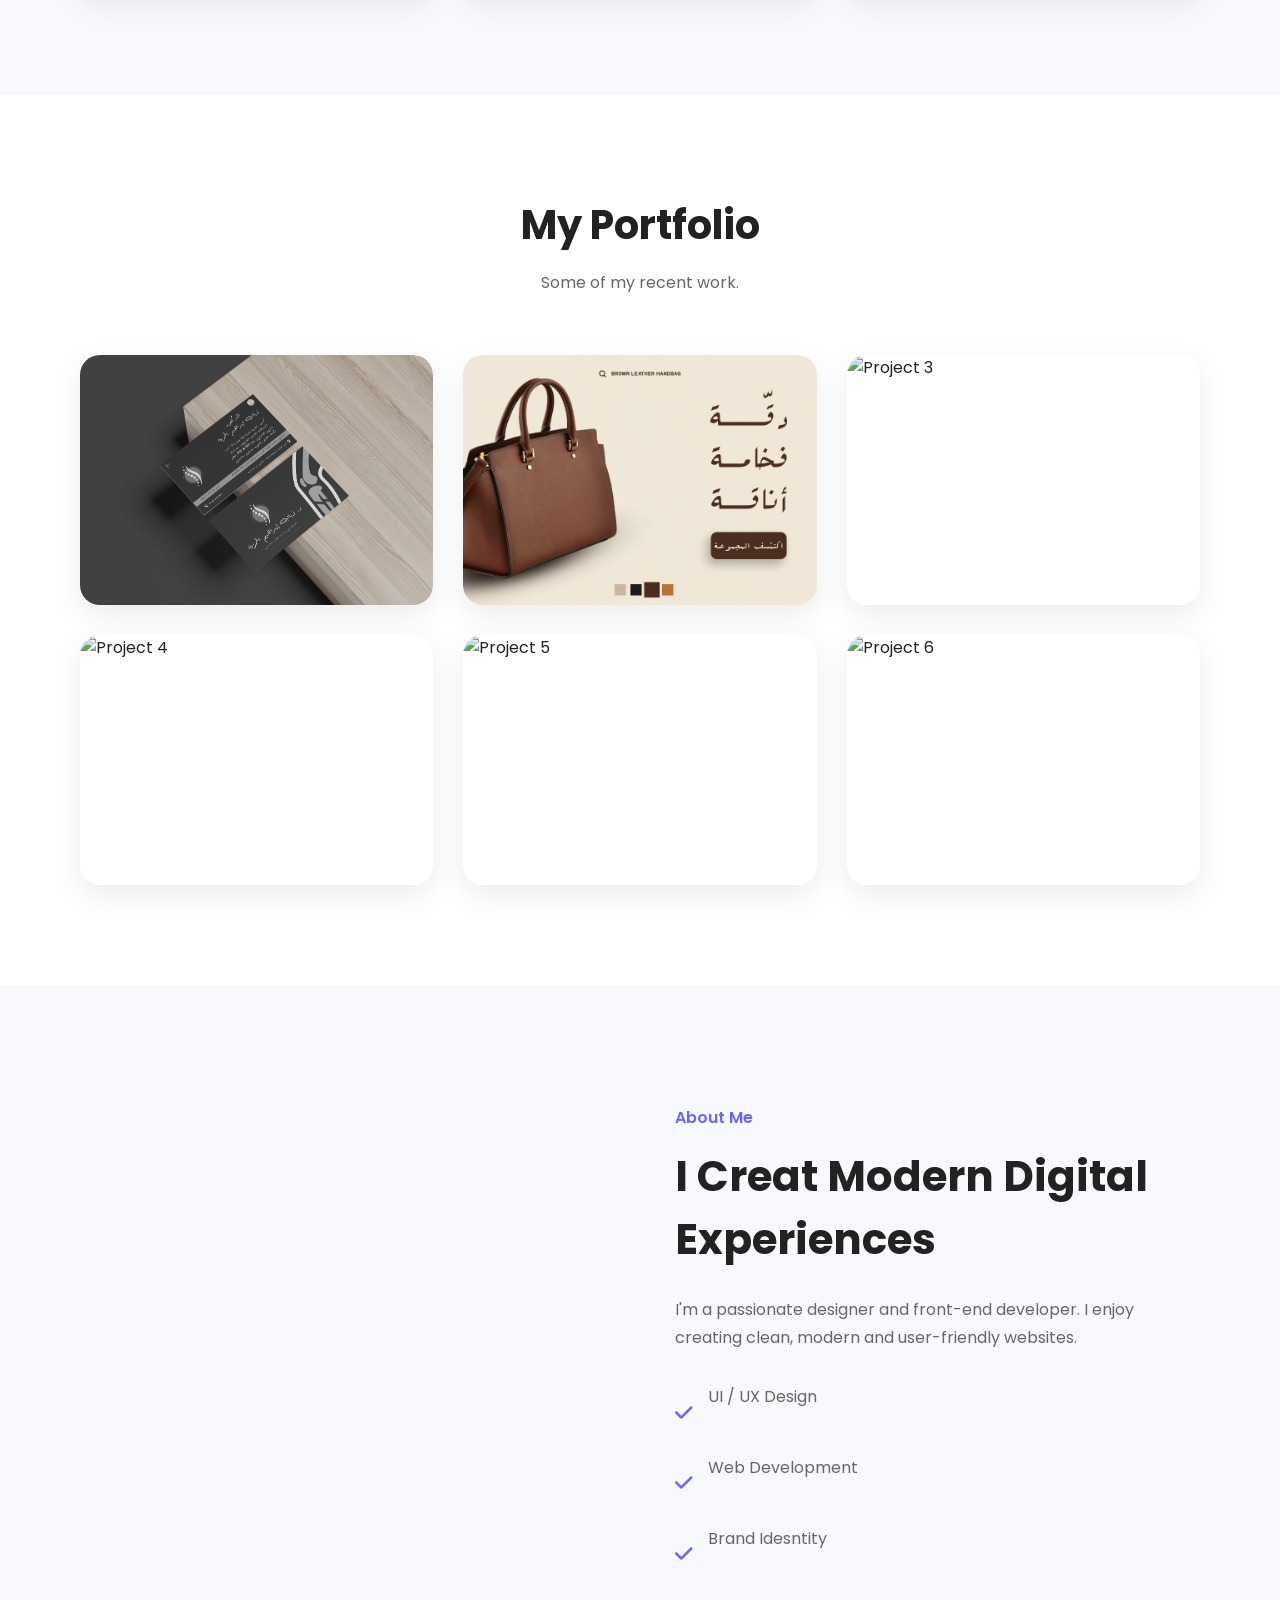
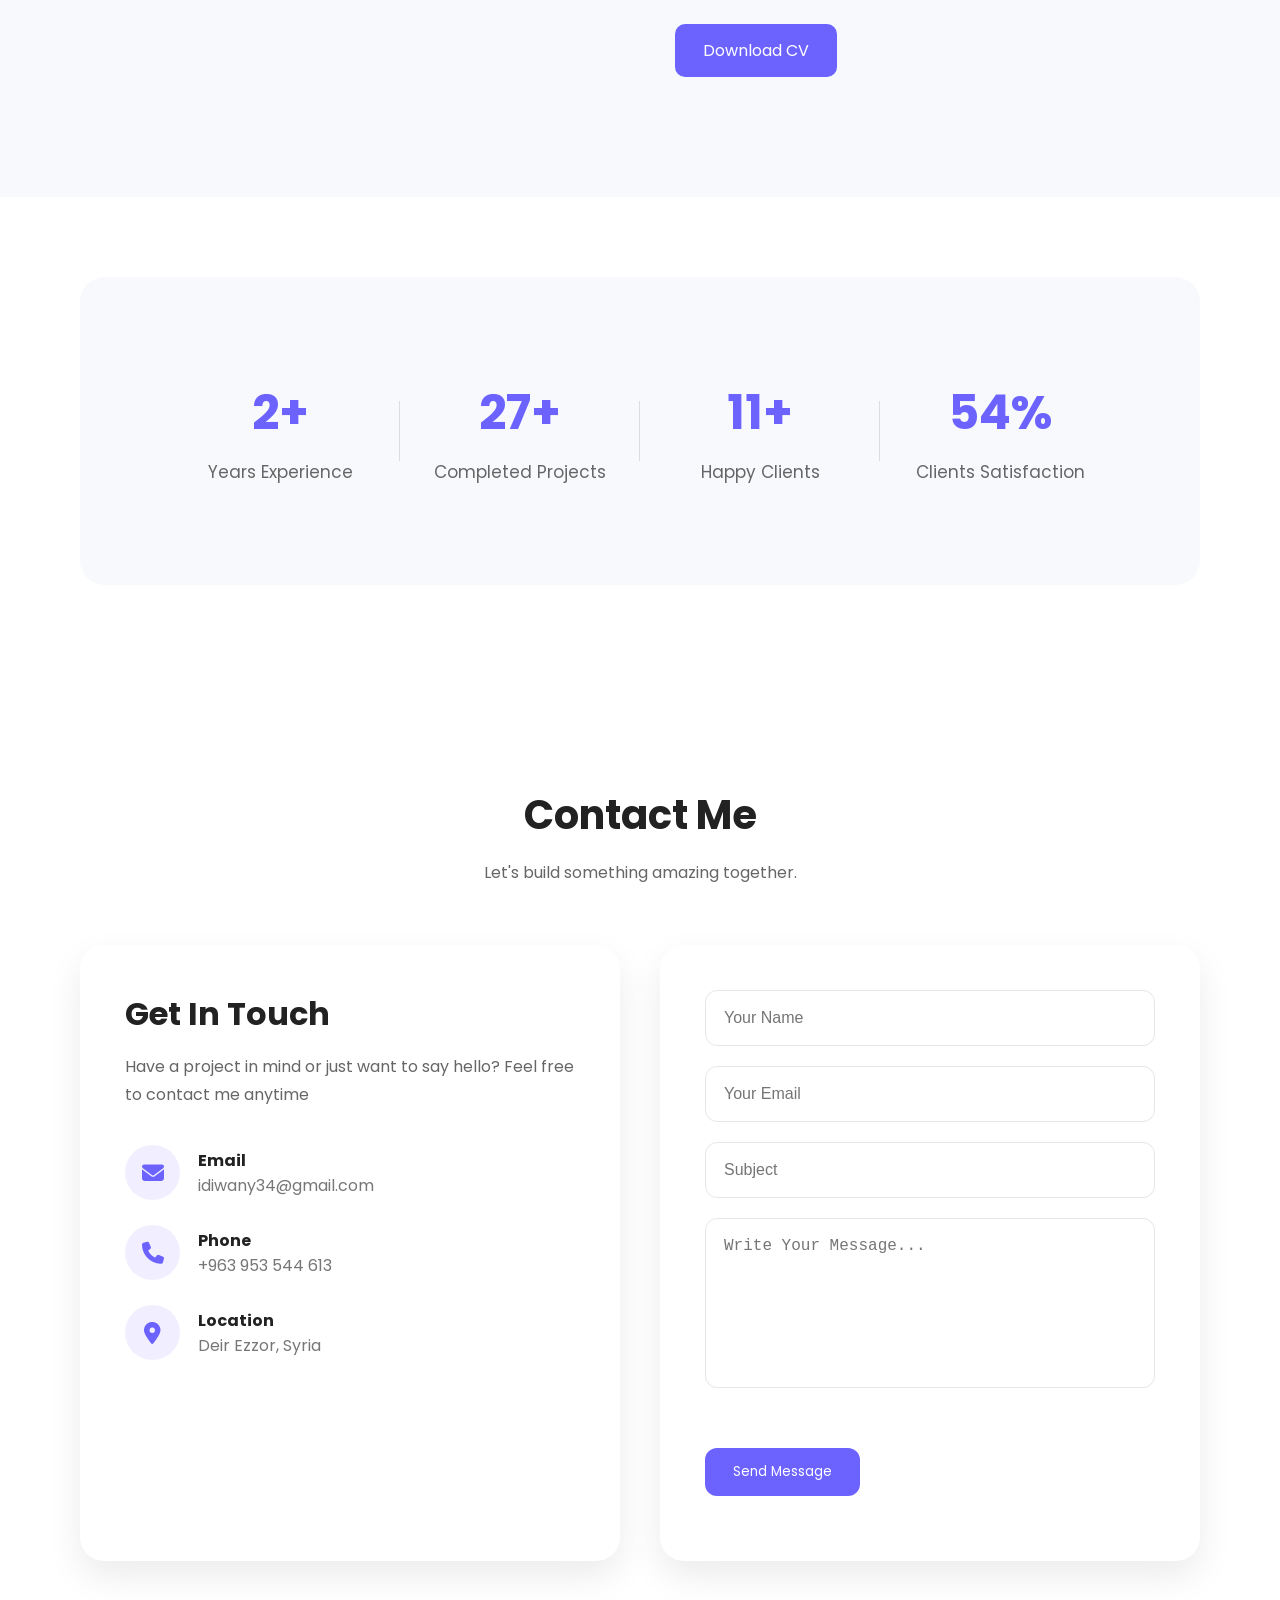
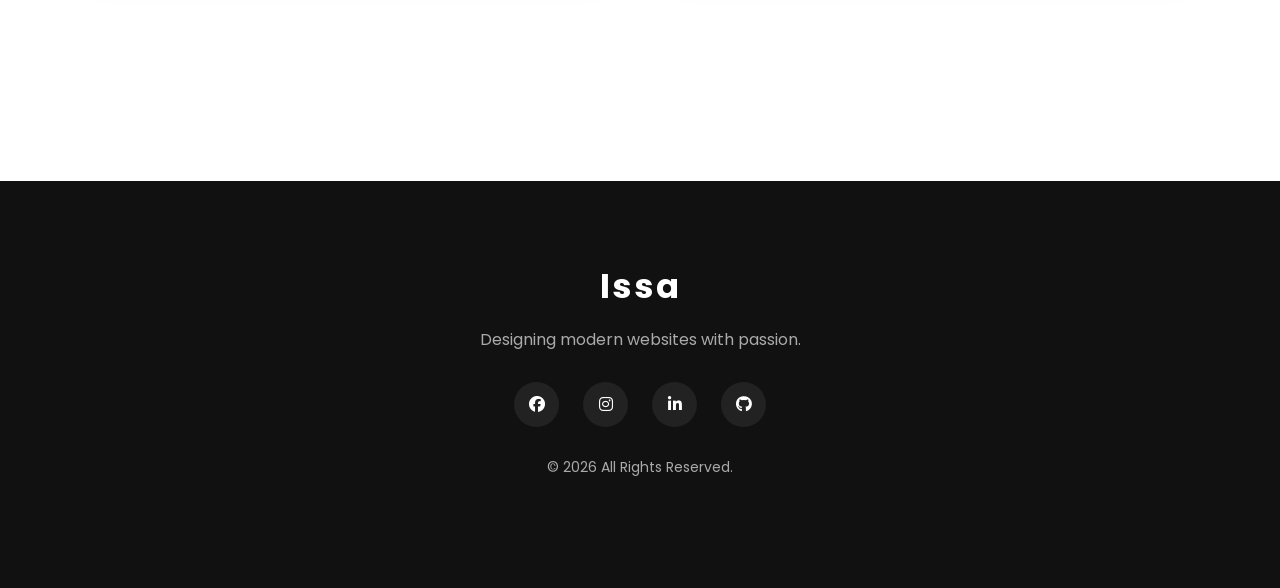
==== commit 2803904f: "Add files via upload" ====
--- a/index.html
+++ b/index.html
@@ -136,7 +136,14 @@
     </section>
     <section class="about" id="about">
       <div class="about-img reveal">
-        <img src="" alt="About Me" />
+        <video
+          src="images/about.mp4"
+          autoplay
+          loop
+          muted
+          playsinline
+          style="width: 70%; border-radius: 25px; object-fit: cover"
+        ></video>
       </div>
       <div class="about-content reveal reveal-delay-2">
         <span>About Me</span>
@@ -159,7 +166,7 @@
             <p>Brand Idesntity</p>
           </div>
         </div>
-        <a href="#" class="btn">Download CV</a>
+        <a href="CV.html" target="_blank" class="btn">Download CV</a>
       </div>
     </section>
     <section class="stats">
@@ -221,17 +228,25 @@
           </div>
         </div>
         <div class="form-card reveal reveal-delay-2">
-          <form id="contactForm">
-            <input type="text" id="name" placeholder="Your Name" />
-            <input type="email" id="email" placeholder="Your Email" />
-            <input type="text" id="subject" placeholder="Subject" />
+          <form
+            id="contactForm"
+            action="https://formspree.io/f/xnpablao"
+            method="POST"
+          >
+            <input type="text" name="name" placeholder="Your Name" required />
+            <input
+              type="email"
+              name="email"
+              placeholder="Your Email"
+              required
+            />
+            <input type="text" name="subject" placeholder="Subject" required />
             <textarea
-              id="message"
+              name="message"
               placeholder="Write Your Message..."
+              required
             ></textarea>
-
             <button type="submit" class="btn">Send Message</button>
-
             <p id="formMessage"></p>
           </form>
         </div>
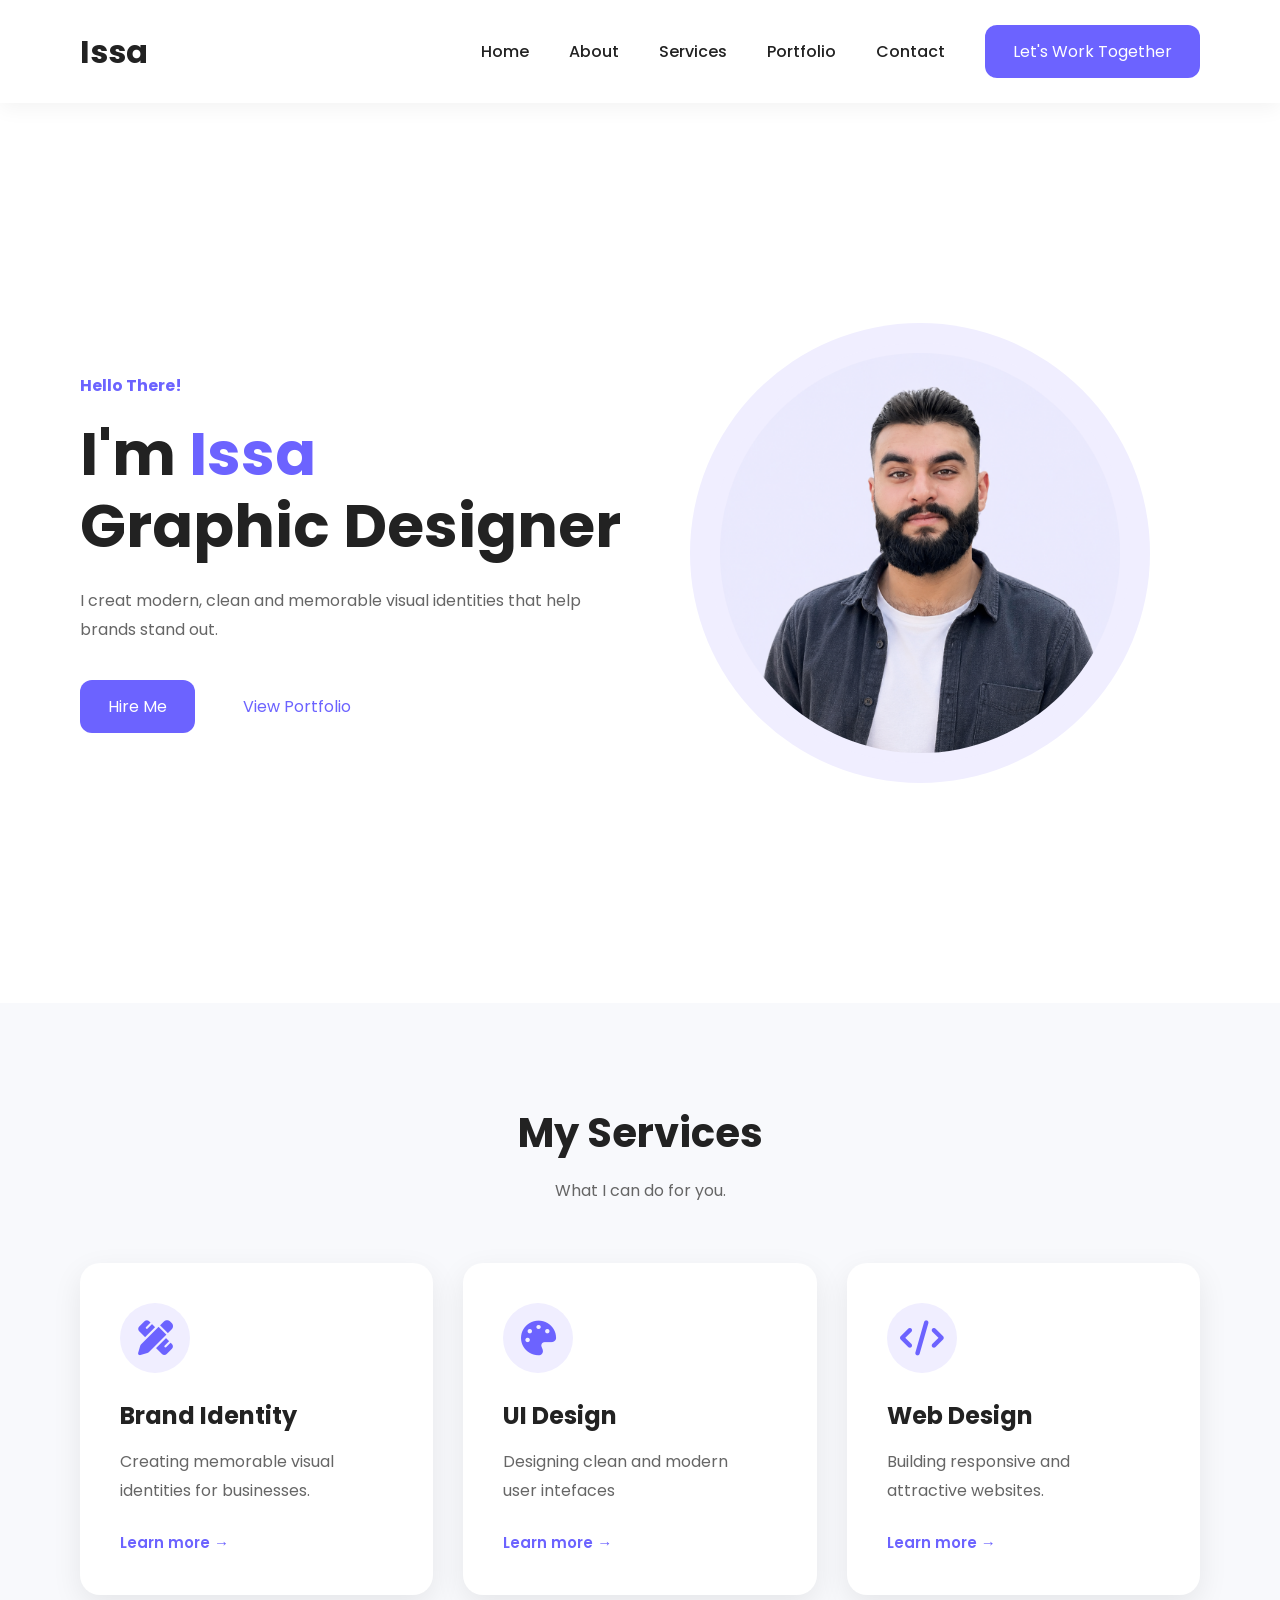
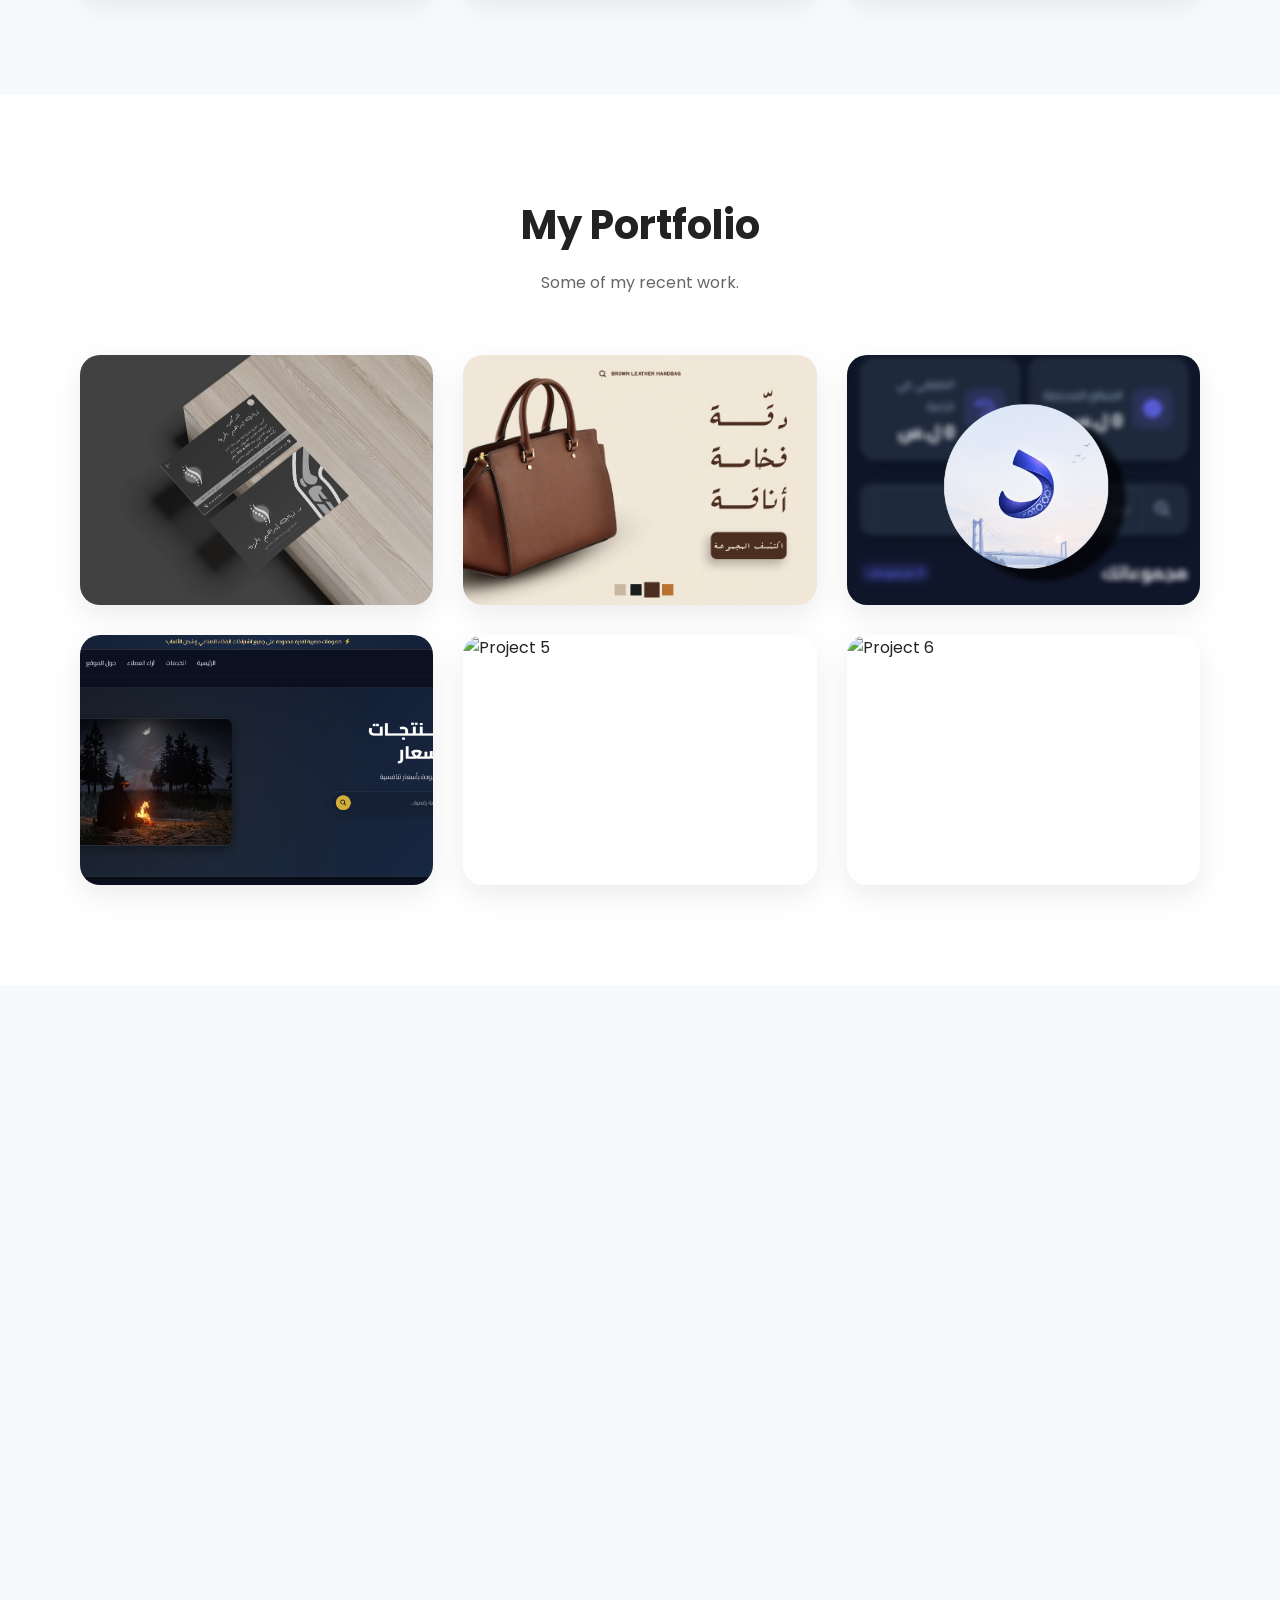
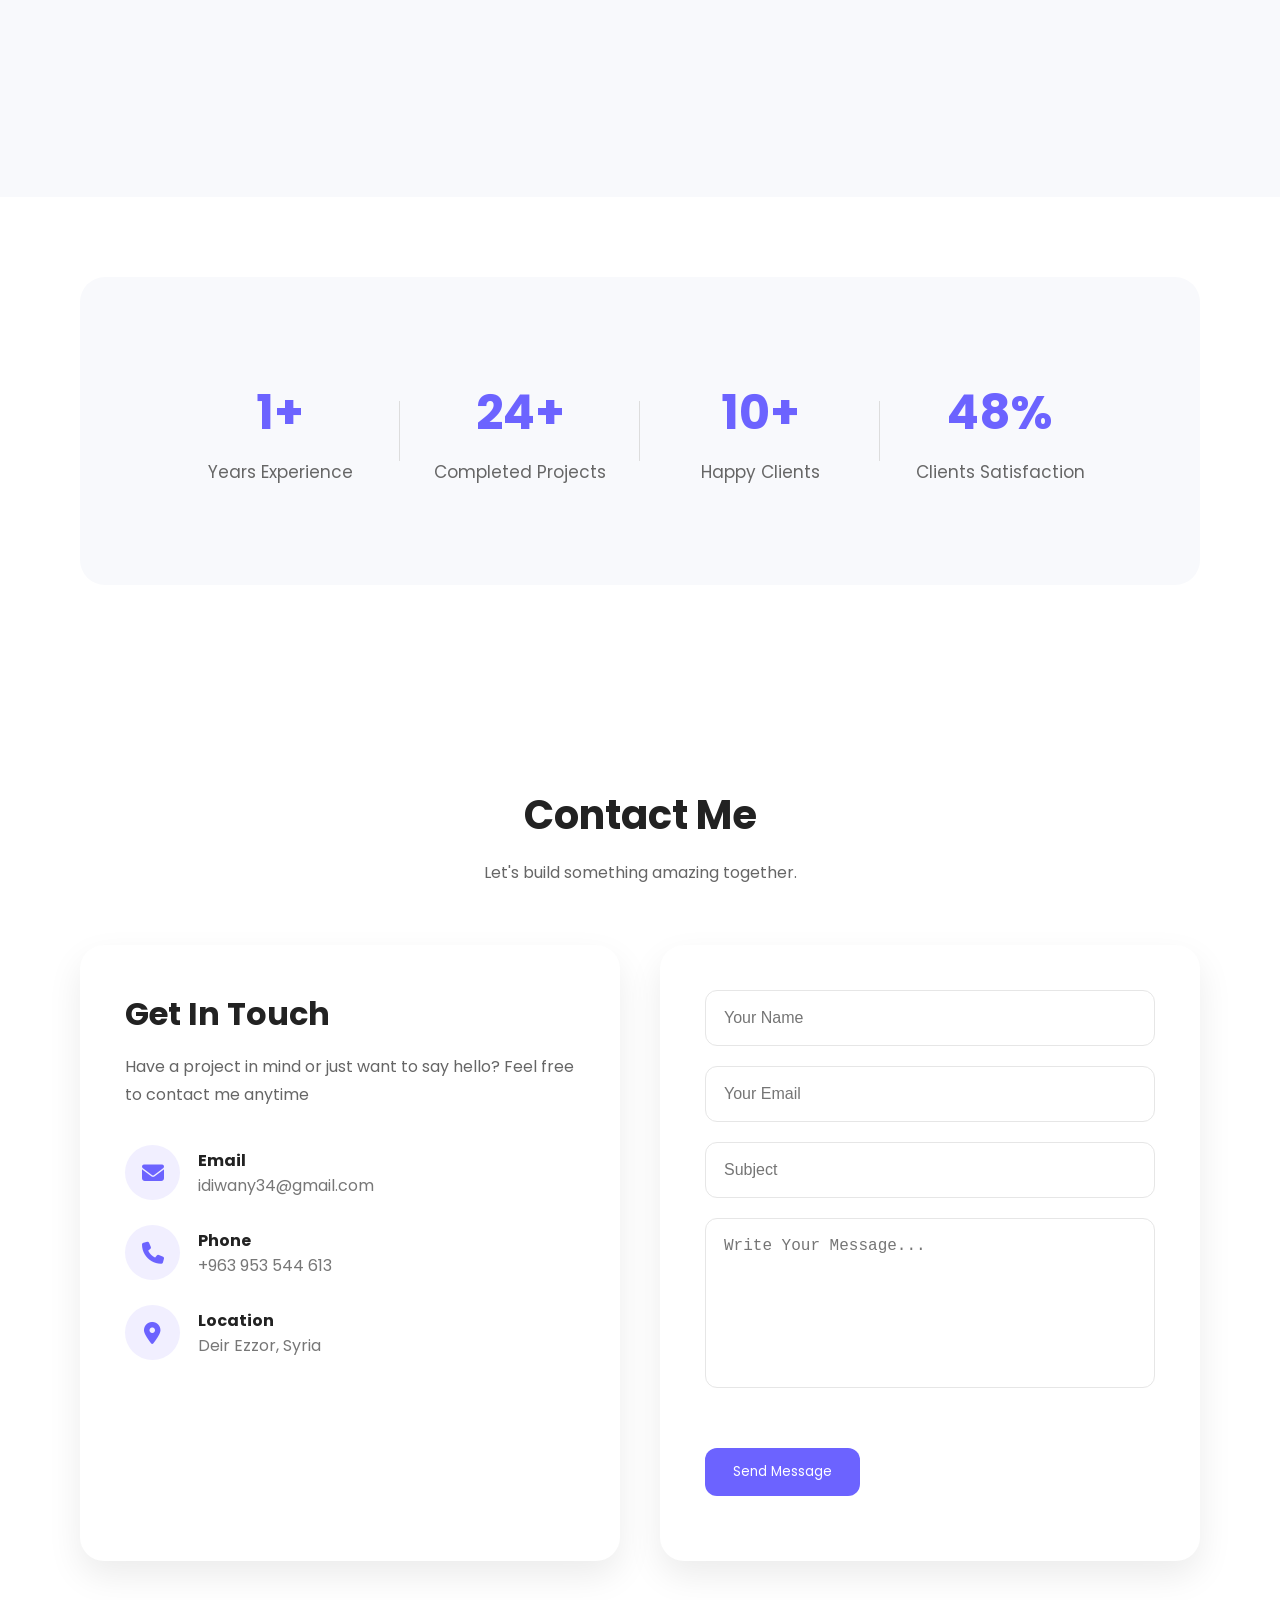
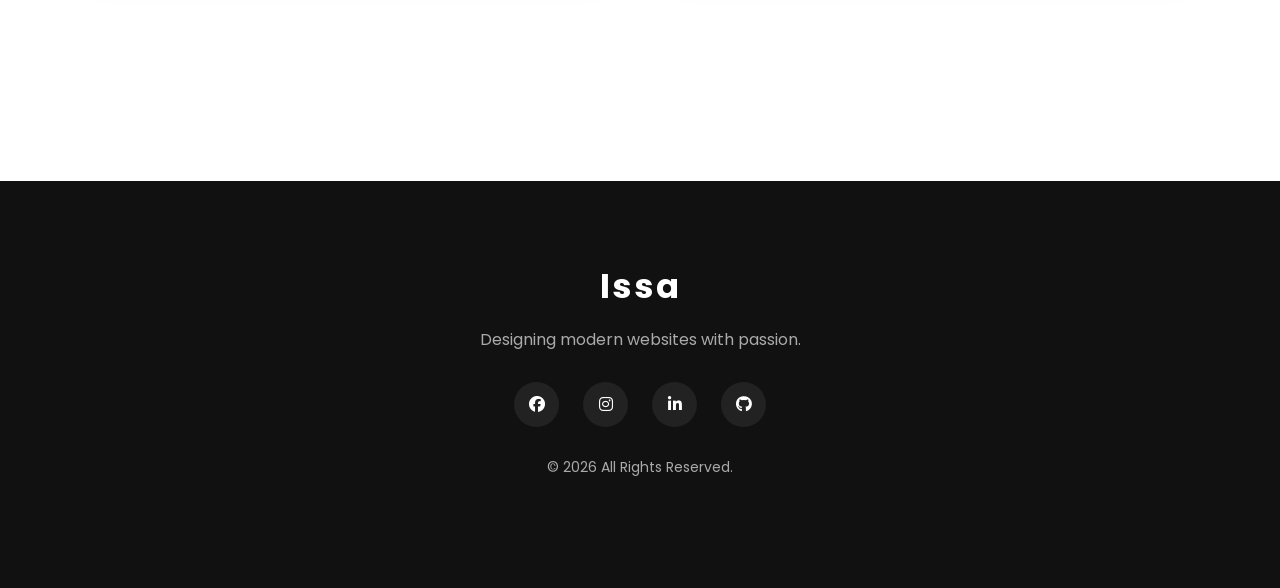
==== commit fac3f678: "Add files via upload" ====
--- a/index.html
+++ b/index.html
@@ -105,17 +105,17 @@
           </div>
         </div>
         <div class="project reveal reveal-delay-3">
-          <img src="images/" alt="Project 3" />
-          <div class="proj-info">
-            <h3>Modern Bussiness Cards</h3>
-            <p>Brand Identity</p>
+          <img src="images/daftari.jpg" alt="Project 3" />
+          <div class="proj-info">
+            <h3>Smart Teacher's Log</h3>
+            <p>Android Application</p>
           </div>
         </div>
         <div class="project reveal reveal-delay-4">
-          <img src="images/" alt="Project 4" />
-          <div class="proj-info">
-            <h3>Ads Posts</h3>
-            <p>Brand Identity</p>
+          <img src="images/store.PNG" alt="Project 4" />
+          <div class="proj-info">
+            <h3>Online Store</h3>
+            <p>Design & Development</p>
           </div>
         </div>
         <div class="project reveal reveal-delay-5">
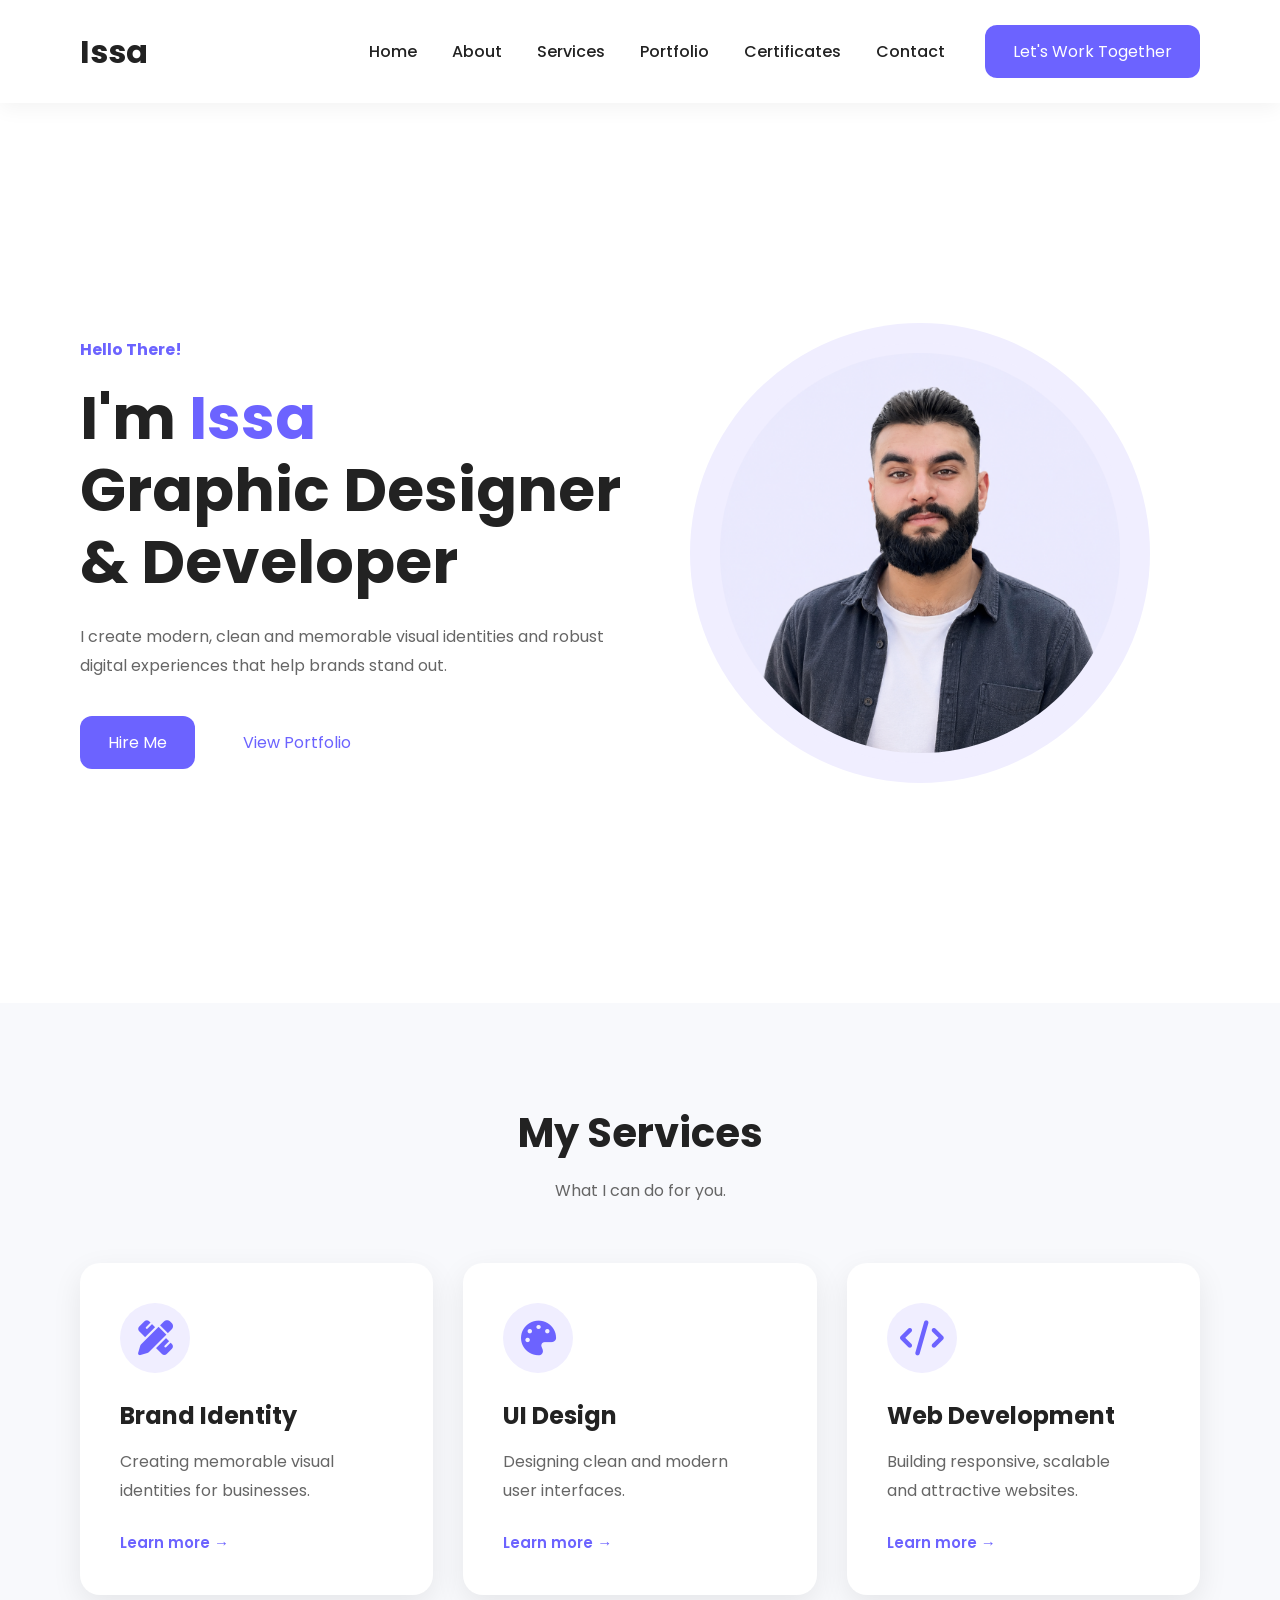
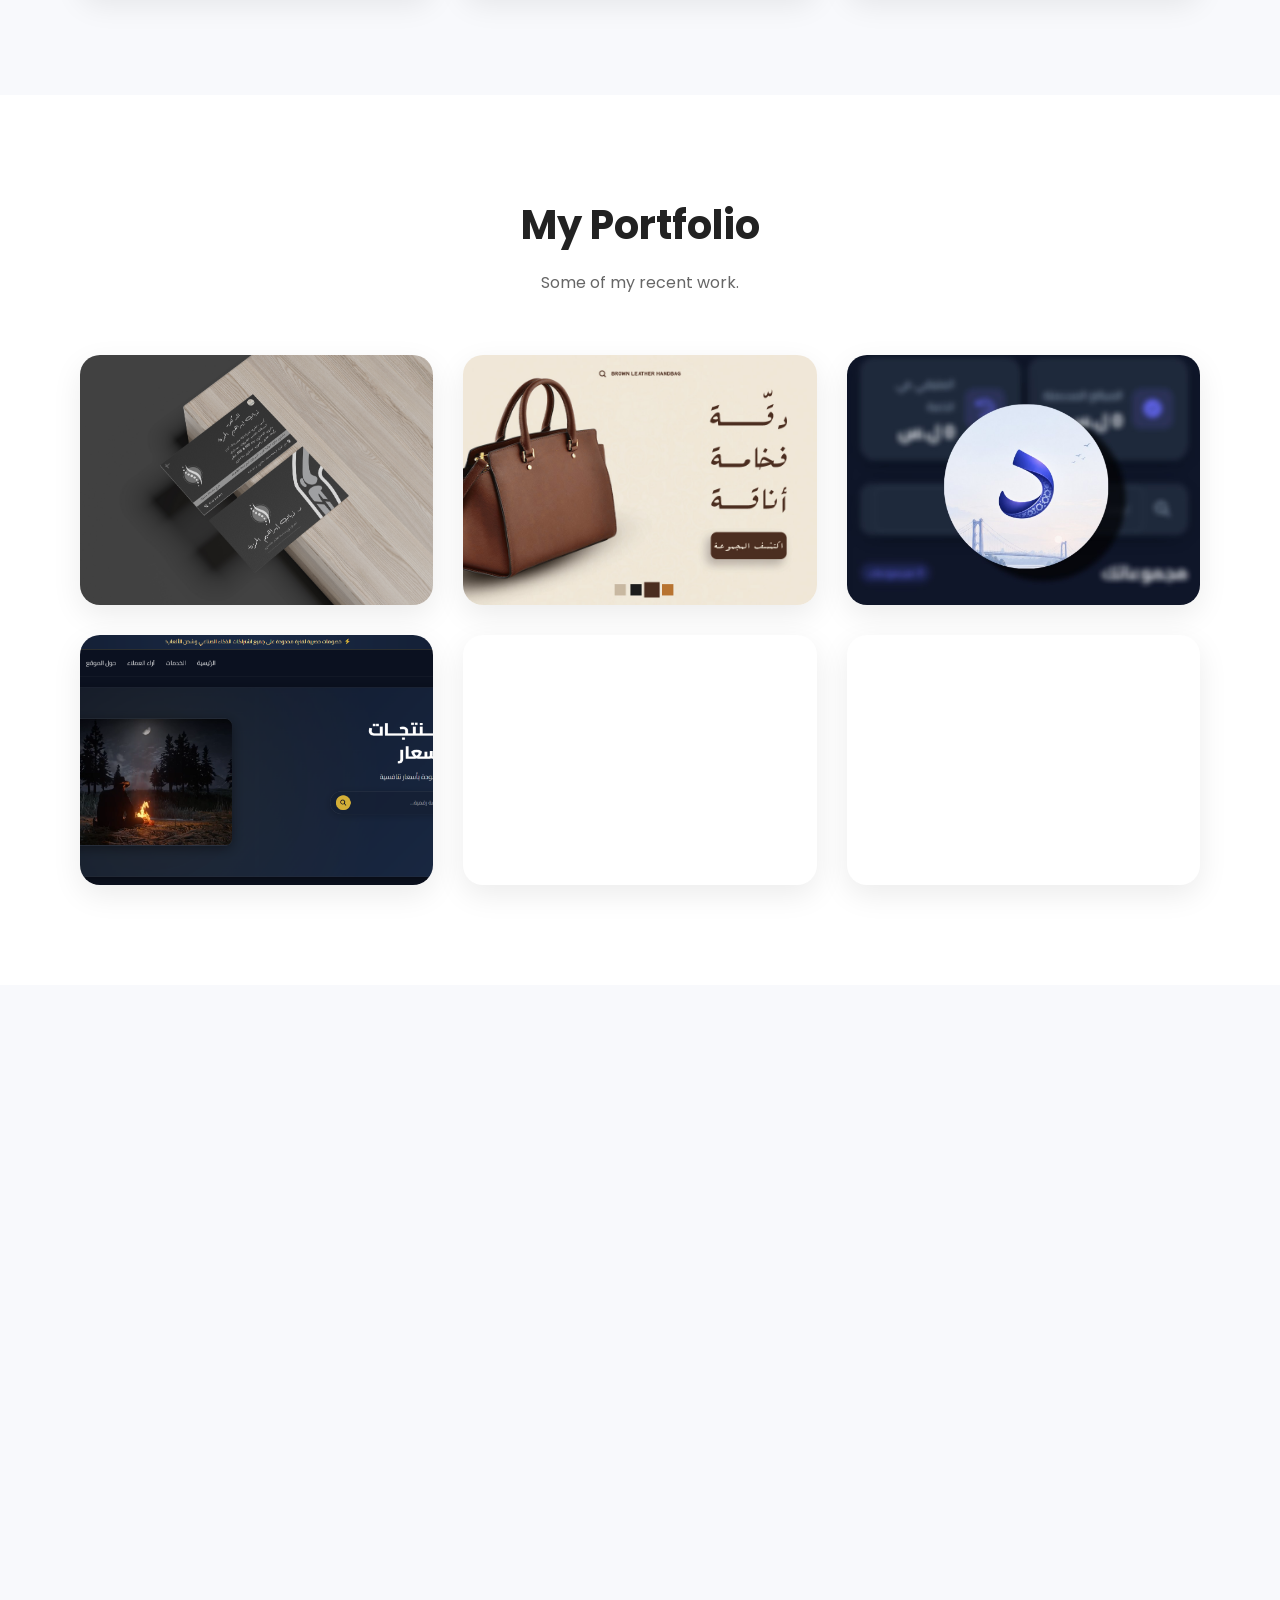
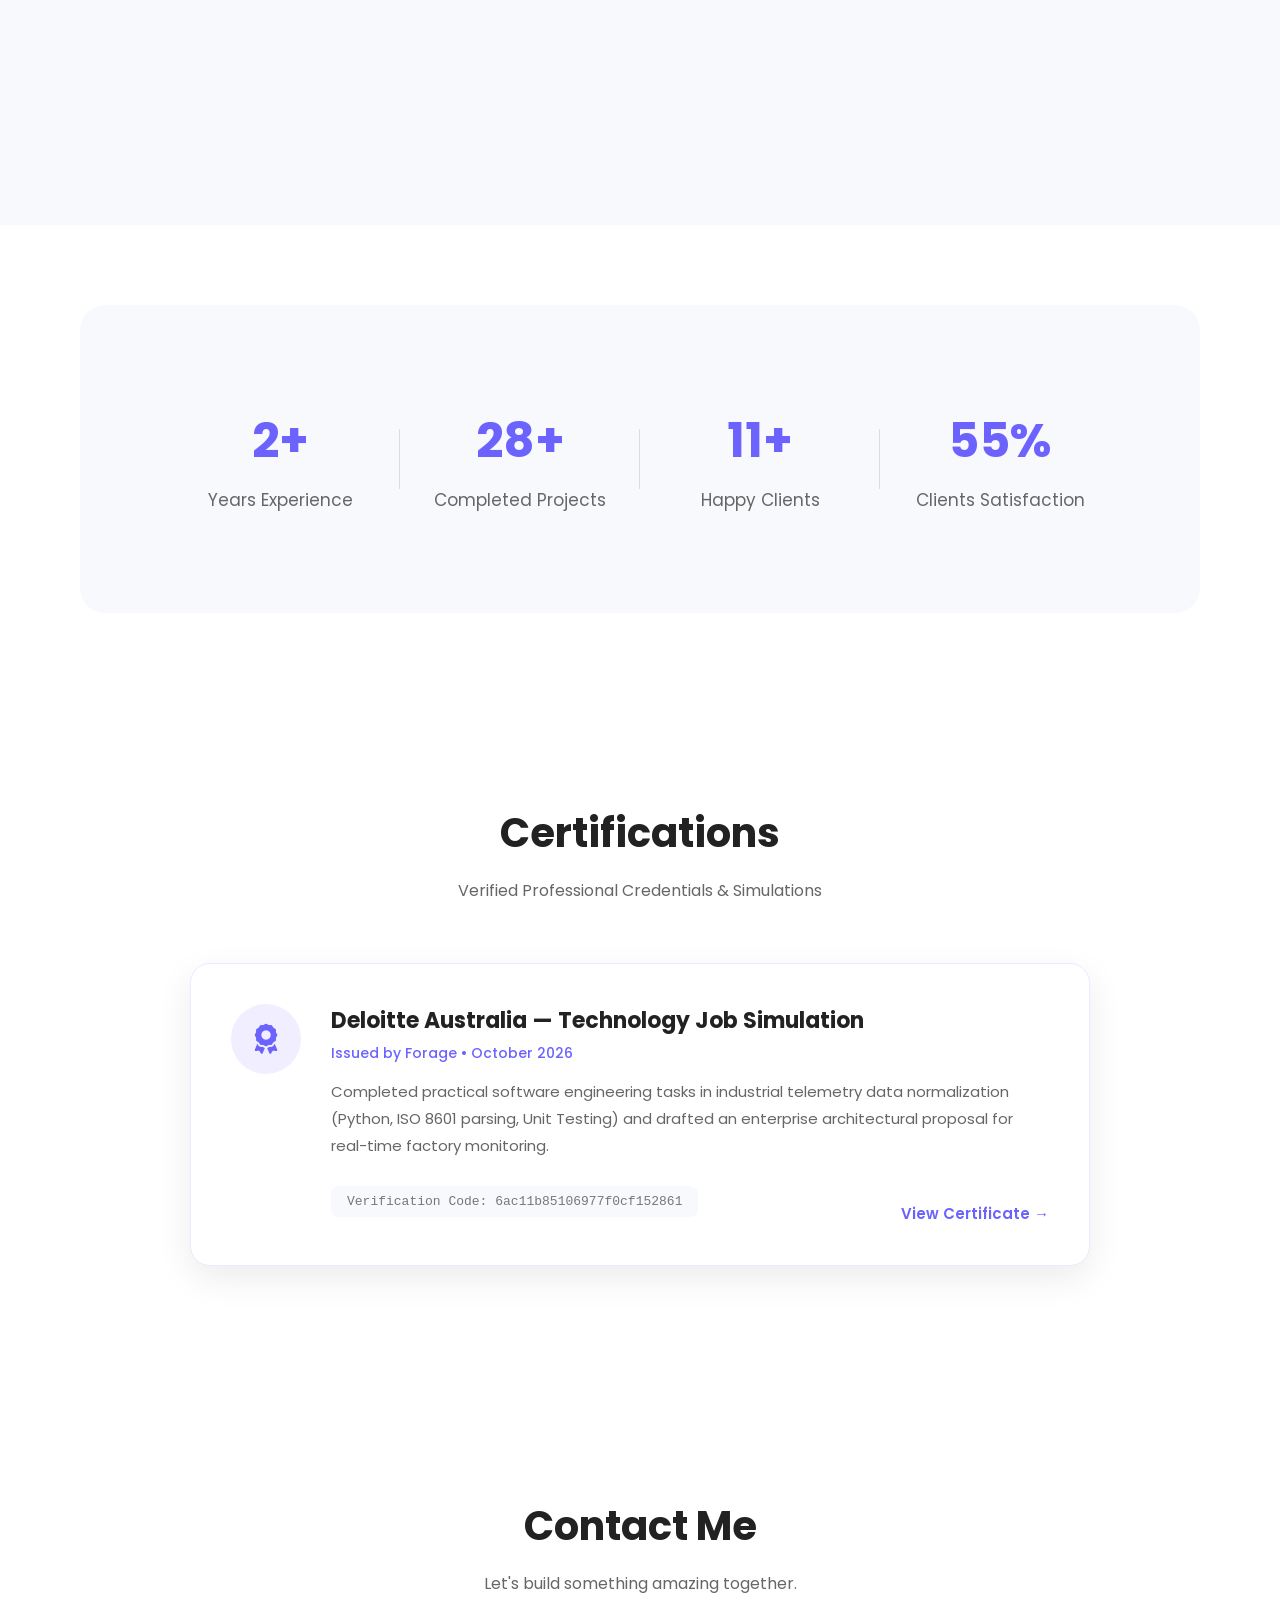
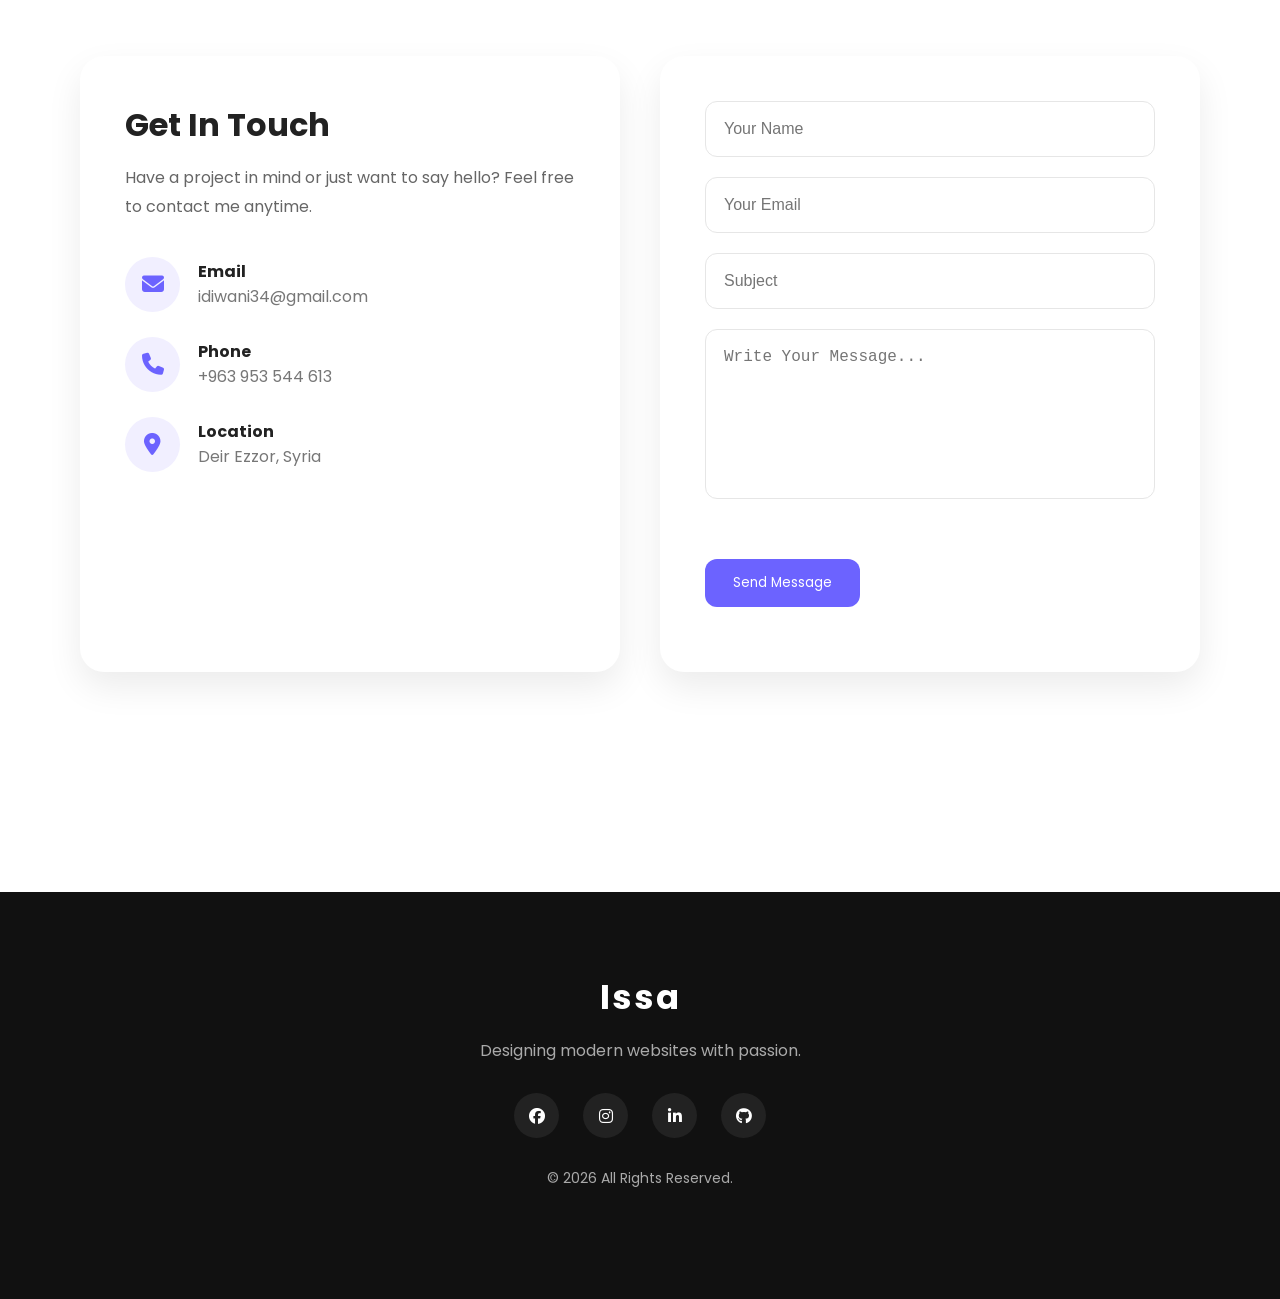
==== commit 2f34e89b: "Add files via upload" ====
--- a/index.html
+++ b/index.html
@@ -10,9 +10,7 @@
     />
     <link rel="stylesheet" href="style.css" />
     <link rel="preconnect" href="https://fonts.googleapis.com" />
-
     <link rel="preconnect" href="https://fonts.gstatic.com" crossorigin />
-
     <link
       href="https://fonts.googleapis.com/css2?family=Poppins:wght@300;400;500;600;700&display=swap"
       rel="stylesheet"
@@ -27,6 +25,7 @@
           <li><a href="#about">About</a></li>
           <li><a href="#services">Services</a></li>
           <li><a href="#portfolio">Portfolio</a></li>
+          <li><a href="#certifications">Certificates</a></li>
           <li><a href="#contact">Contact</a></li>
         </ul>
         <button class="menu-btn">
@@ -35,16 +34,17 @@
         <a href="#contact" class="btn">Let's Work Together</a>
       </nav>
     </header>
+
     <section class="main" id="home">
       <div class="main-txt">
         <p class="tag">Hello There!</p>
         <h1>
           I'm <span>Issa</span> <br />
-          Graphic Designer
+          Graphic Designer &amp; Developer
         </h1>
         <p class="descrip">
-          I creat modern, clean and memorable visual identities that help brands
-          stand out.
+          I create modern, clean and memorable visual identities and robust
+          digital experiences that help brands stand out.
         </p>
         <div class="main-btns">
           <a href="#contact" class="btn">Hire Me</a>
@@ -58,6 +58,7 @@
         />
       </div>
     </section>
+
     <section class="servs" id="services">
       <div class="section-ttl reveal">
         <h2>My Services</h2>
@@ -68,22 +69,23 @@
           <i class="fa-solid fa-pen-ruler"></i>
           <h3>Brand Identity</h3>
           <p>Creating memorable visual identities for businesses.</p>
-          <a href="#" class="learn-more">Learn more &rarr;</a>
+          <a href="#portfolio" class="learn-more">Learn more &rarr;</a>
         </div>
         <div class="card reveal reveal-delay-2">
           <i class="fa-solid fa-palette"></i>
           <h3>UI Design</h3>
-          <p>Designing clean and modern user intefaces</p>
-          <a href="#" class="learn-more">Learn more &rarr;</a>
+          <p>Designing clean and modern user interfaces.</p>
+          <a href="#portfolio" class="learn-more">Learn more &rarr;</a>
         </div>
         <div class="card reveal reveal-delay-3">
           <i class="fa-solid fa-code"></i>
-          <h3>Web Design</h3>
-          <p>Building responsive and attractive websites.</p>
-          <a href="#" class="learn-more">Learn more &rarr;</a>
-        </div>
-      </div>
-    </section>
+          <h3>Web Development</h3>
+          <p>Building responsive, scalable and attractive websites.</p>
+          <a href="#portfolio" class="learn-more">Learn more &rarr;</a>
+        </div>
+      </div>
+    </section>
+
     <section class="port" id="portfolio">
       <div class="section-ttl reveal">
         <h2>My Portfolio</h2>
@@ -105,35 +107,40 @@
           </div>
         </div>
         <div class="project reveal reveal-delay-3">
-          <img src="images/daftari.jpg" alt="Project 3" />
+          <img src="images/daftari.jpg" alt="Smart Teacher's Log" />
           <div class="proj-info">
             <h3>Smart Teacher's Log</h3>
             <p>Android Application</p>
           </div>
         </div>
         <div class="project reveal reveal-delay-4">
-          <img src="images/store.PNG" alt="Project 4" />
+          <img src="images/store.PNG" alt="Online Store" />
           <div class="proj-info">
             <h3>Online Store</h3>
-            <p>Design & Development</p>
-          </div>
-        </div>
+            <p>Design &amp; Development</p>
+          </div>
+        </div>
+        <!-- إضافة بطاقة شهادة ديلويت التفاعلية في المعرض -->
         <div class="project reveal reveal-delay-5">
-          <img src="images/" alt="Project 5" />
-          <div class="proj-info">
-            <h3>Luxuary Logo</h3>
-            <p>Brand Identity</p>
+          <!-- <img -->
+          <!-- src="images/deloitte-certificate.png" -->
+          <!-- alt="Deloitte Technology Job Simulation Certificate" -->
+          <!-- /> -->
+          <div class="proj-info">
+            <!-- <h3>Deloitte Tech Simulation</h3> -->
+            <!-- <p>Practical Engineering &amp; Development</p> -->
           </div>
         </div>
         <div class="project reveal reveal-delay-1">
-          <img src="images/" alt="Project 6" />
-          <div class="proj-info">
-            <h3>Special posts collections</h3>
-            <p>Brand Identity</p>
-          </div>
-        </div>
-      </div>
-    </section>
+          <!-- <img src="images/03mocup.jpg" alt="Special posts collections" /> -->
+          <div class="proj-info">
+            <!-- <h3>Special posts collections</h3> -->
+            <!-- <p>Brand Identity</p> -->
+          </div>
+        </div>
+      </div>
+    </section>
+
     <section class="about" id="about">
       <div class="about-img reveal">
         <video
@@ -147,10 +154,10 @@
       </div>
       <div class="about-content reveal reveal-delay-2">
         <span>About Me</span>
-        <h2>I Creat Modern Digital Experiences</h2>
+        <h2>I Create Modern Digital Experiences</h2>
         <p>
-          I'm a passionate designer and front-end developer. I enjoy creating
-          clean, modern and user-friendly websites.
+          I'm an IT Engineer, passionate designer and developer. I enjoy
+          creating clean, modern and user-friendly digital systems and websites.
         </p>
         <div class="skills">
           <div class="skill">
@@ -163,12 +170,13 @@
           </div>
           <div class="skill">
             <i class="fa-solid fa-check"></i>
-            <p>Brand Idesntity</p>
+            <p>Brand Identity</p>
           </div>
         </div>
         <a href="CV.html" target="_blank" class="btn">Download CV</a>
       </div>
     </section>
+
     <section class="stats">
       <div class="stat reveal reveal-delay-1">
         <h2>+3</h2>
@@ -187,6 +195,45 @@
         <p>Clients Satisfaction</p>
       </div>
     </section>
+
+    <!-- قسم الشهادات والاعتمادات الرسمية المستقل -->
+    <section class="certifications" id="certifications">
+      <div class="section-ttl reveal">
+        <h2>Certifications</h2>
+        <p>Verified Professional Credentials &amp; Simulations</p>
+      </div>
+      <div class="cert-container">
+        <div class="cert-card reveal reveal-delay-1">
+          <div class="cert-icon">
+            <i class="fa-solid fa-award"></i>
+          </div>
+          <div class="cert-details">
+            <h3>Deloitte Australia — Technology Job Simulation</h3>
+            <span class="cert-issuer"
+              >Issued by Forage &bull; October 2026</span
+            >
+            <p>
+              Completed practical software engineering tasks in industrial
+              telemetry data normalization (Python, ISO 8601 parsing, Unit
+              Testing) and drafted an enterprise architectural proposal for
+              real-time factory monitoring.
+            </p>
+            <div class="cert-meta">
+              <span class="cert-code"
+                >Verification Code: 6ac11b85106977f0cf152861</span
+              >
+              <a
+                href="images/deloitte-certificate.png"
+                class="learn-more"
+                target="_blank"
+                >View Certificate &rarr;</a
+              >
+            </div>
+          </div>
+        </div>
+      </div>
+    </section>
+
     <section class="contact" id="contact">
       <div class="section-ttl reveal">
         <h2>Contact Me</h2>
@@ -197,7 +244,7 @@
           <h3>Get In Touch</h3>
           <p class="contact-text">
             Have a project in mind or just want to say hello? Feel free to
-            contact me anytime
+            contact me anytime.
           </p>
           <div class="contact-item">
             <div class="icon">
@@ -205,7 +252,7 @@
             </div>
             <div>
               <h4>Email</h4>
-              <span>idiwany34@gmail.com</span>
+              <span>idiwani34@gmail.com</span>
             </div>
           </div>
           <div class="contact-item">
@@ -252,6 +299,7 @@
         </div>
       </div>
     </section>
+
     <footer>
       <h2>Issa</h2>
       <p>Designing modern websites with passion.</p>
@@ -271,14 +319,14 @@
         >
           <i class="fa-brands fa-linkedin-in"></i>
         </a>
-        <a href="#">
+        <a href="https://github.com/Issa-Diw261" target="_blank">
           <i class="fa-brands fa-github"></i>
         </a>
         <p class="copy">&copy; 2026 All Rights Reserved.</p>
       </div>
     </footer>
 
-    <!-- 👇 نافذة منبثقة للصور (Modal) -->
+    <!-- النافذة المنبثقة للصور (Modal) -->
     <div class="image-modal" id="imageModal">
       <button class="close-modal" id="closeModal">&times;</button>
       <img id="modalImage" src="" alt="Project Preview" />
--- a/style.css
+++ b/style.css
@@ -6,17 +6,11 @@
 :root {
   --primary: #6c63ff;
   --primary-hover: #564de0;
-
   --dark: #222;
-
   --gray: #666;
-
   --light: #f8f9fc;
-
   --card: #ffffff;
-
   --shadow: 0 12px 35px rgba(0, 0, 0, 0.08);
-
   --radius: 20px;
 }
 html {
@@ -28,7 +22,7 @@
   color: var(--dark);
 }
 
-/* Header < */
+/* Header */
 header {
   position: sticky;
   top: 0;
@@ -43,15 +37,13 @@
   align-items: center;
   padding: 25px 80px;
 }
-
 .nav-links {
   display: flex;
   list-style: none;
-  gap: 40px;
+  gap: 35px;
   transition: 0.3s;
   margin-left: auto;
   margin-right: 40px;
-  transition: 0.3s;
 }
 .nav-links a {
   text-decoration: none;
@@ -79,9 +71,6 @@
   font-size: 32px;
   font-weight: bold;
 }
-.nav-links a:hover {
-  color: var(--primary);
-}
 .navbar .btn {
   background: var(--primary);
   color: white;
@@ -90,9 +79,8 @@
   border-radius: 12px;
   transition: 0.3s;
 }
-/* > */
-
-/* Main < */
+
+/* Main */
 .main {
   display: flex;
   justify-content: space-between;
@@ -165,8 +153,8 @@
   display: block;
   border: 10px solid #f0eeff;
 }
-/* > */
-/* Services < */
+
+/* Services */
 .servs {
   background: #f8f9fc;
   padding: 100px 80px;
@@ -212,18 +200,13 @@
 .card i {
   width: 70px;
   height: 70px;
-
   display: flex;
   justify-content: center;
   align-items: center;
-
   font-size: 35px;
-
   color: var(--primary);
   background-color: #f0eeff;
-
   border-radius: 50%;
-
   margin-bottom: 25px;
 }
 .learn-more {
@@ -238,9 +221,8 @@
 .learn-more:hover {
   transform: translateX(5px);
 }
-/* > */
-
-/* Potfolio < */
+
+/* Portfolio */
 .port {
   padding: 100px 80px;
   background: #fff;
@@ -272,7 +254,7 @@
   bottom: -100px;
   left: 0;
   width: 100%;
-  background: rgba(20, 20, 20, 0.8);
+  background: rgba(20, 20, 20, 0.85);
   color: white;
   transition: 0.4s;
 }
@@ -283,7 +265,6 @@
   font-size: 20px;
   margin-bottom: 6px;
 }
-
 .proj-info p {
   font-size: 15px;
   color: #d5d5d5;
@@ -291,9 +272,8 @@
 .project:hover img {
   transform: scale(1.08);
 }
-/* > */
-
-/* About < */
+
+/* About */
 .about {
   display: flex;
   justify-content: space-between;
@@ -351,16 +331,12 @@
   transition: 0.3s;
 }
 .btn:hover {
-  /* background: #564de0; */
   background: var(--primary-hover);
-
   transform: translateY(-3px);
-
   box-shadow: 0 10px 25px rgba(108, 99, 255, 0.3);
 }
-/* > */
-
-/* Stats < */
+
+/* Stats */
 .stats {
   display: flex;
   justify-content: space-around;
@@ -374,7 +350,7 @@
   flex: 1;
   position: relative;
   text-align: center;
-  transition: 0.3;
+  transition: 0.3s;
 }
 .stat:not(:last-child)::after {
   content: "";
@@ -398,8 +374,81 @@
   color: #666;
   font-size: 17px;
 }
-/* > */
-/* Contact < */
+
+/* Certifications Section */
+.certifications {
+  padding: 110px 80px;
+  background: #ffffff;
+}
+.cert-container {
+  max-width: 900px;
+  margin: 0 auto;
+  display: flex;
+  flex-direction: column;
+  gap: 30px;
+}
+.cert-card {
+  display: flex;
+  align-items: flex-start;
+  gap: 30px;
+  background: var(--card);
+  padding: 40px;
+  border-radius: var(--radius);
+  box-shadow: var(--shadow);
+  border: 1px solid #eceaff;
+  transition: 0.35s ease;
+}
+.cert-card:hover {
+  transform: translateY(-8px);
+  box-shadow: 0 20px 45px rgba(108, 99, 255, 0.14);
+}
+.cert-icon {
+  width: 70px;
+  height: 70px;
+  min-width: 70px;
+  background: #f0eeff;
+  color: var(--primary);
+  border-radius: 50%;
+  display: flex;
+  justify-content: center;
+  align-items: center;
+  font-size: 30px;
+}
+.cert-details h3 {
+  font-size: 22px;
+  margin-bottom: 6px;
+  color: var(--dark);
+}
+.cert-issuer {
+  display: block;
+  font-size: 14px;
+  font-weight: 500;
+  color: var(--primary);
+  margin-bottom: 14px;
+}
+.cert-details p {
+  color: var(--gray);
+  line-height: 1.8;
+  font-size: 15px;
+  margin-bottom: 18px;
+}
+.cert-meta {
+  display: flex;
+  justify-content: space-between;
+  align-items: center;
+  flex-wrap: wrap;
+  gap: 15px;
+}
+.cert-code {
+  font-size: 13px;
+  color: #777;
+  background: #f8f9fc;
+  padding: 8px 16px;
+  border-radius: 8px;
+  font-family: monospace;
+}
+
+/* Contact */
 .contact {
   padding: 120px 80px;
   background: #fff;
@@ -488,9 +537,8 @@
   transform: translateY(-6px);
   transition: 0.35s;
 }
-/* > */
-
-/* Footer < */
+
+/* Footer */
 footer {
   margin-top: 100px;
   background: #111;
@@ -531,24 +579,16 @@
   font-size: 14px;
 }
 
-/* ============================
-   تأثيرات الظهور عند التمرير
-   ============================ */
-
-/* الحالة الابتدائية (قبل الظهور) */
+/* Scroll Reveal */
 .reveal {
   opacity: 0;
   transform: translateY(40px);
   transition: all 0.8s cubic-bezier(0.25, 0.46, 0.45, 0.94);
 }
-
-/* الحالة النهائية (عند الظهور) */
 .reveal.active {
   opacity: 1;
   transform: translateY(0);
 }
-
-/* تأخيرات مختلفة للتأثير المتدرج */
 .reveal-delay-1 {
   transition-delay: 0.1s;
 }
@@ -565,13 +605,8 @@
   transition-delay: 0.5s;
 }
 
-/* *******************
-
-قسم الريسبوووونسفف
-
-******************* */
+/* Responsive Queries */
 @media (max-width: 992px) {
-  /* Navbar */
   .navbar {
     padding: 20px 40px;
   }
@@ -582,375 +617,69 @@
   .navbar .btn {
     padding: 12px 20px;
   }
-
-  /* Main */
   .main {
     padding: 70px 40px;
     gap: 40px;
   }
-
   .main h1 {
     font-size: 48px;
   }
-
   .main-img img {
     width: 350px;
   }
-
-  /* Services */
-
   .servs,
   .port,
-  .contact {
+  .contact,
+  .certifications {
     padding: 90px 40px;
   }
-
   .servs-container {
     gap: 20px;
   }
-
   .card {
     padding: 30px;
   }
-
-  /* Portfolio */
-
   .port-container {
     gap: 20px;
   }
-
   .project img {
     height: 220px;
   }
-
-  /* About */
-
   .about {
     padding: 100px 40px;
     gap: 40px;
   }
-
   .about-content h2 {
     font-size: 36px;
   }
-
-  /* Stats  */
-
   .stats {
     margin: 60px 40px;
     padding: 70px 30px;
   }
-
-  /* Contact  */
-
   .contact-wrapper {
     gap: 25px;
   }
-
   .contact-card,
   .form-card {
     padding: 35px;
   }
 }
 
-/* *************
-Mobile
-************* */
-
 @media (max-width: 768px) {
-  /* Navbar  */
+  .menu-btn {
+    display: block;
+  }
   .navbar {
     padding: 20px 25px;
     flex-wrap: wrap;
     gap: 20px;
   }
-
   .logo {
     font-size: 28px;
   }
-
-  .nav-links {
-    order: 3;
-    width: 100%;
-    justify-content: center;
-    gap: 20px;
-    margin: 0;
-  }
-
-  .navbar .btn {
-    padding: 11px 16px;
-    font-size: 14px;
-  }
-
-  /* main  */
-  .main {
-    flex-direction: column;
-    text-align: center;
-    padding: 70px 25px;
-    min-height: auto;
-  }
-
-  .main-txt {
-    width: 100%;
-  }
-
-  .main h1 {
-    font-size: 44px;
-  }
-
-  .descrip {
-    max-width: 600px;
-    margin-left: auto;
-    margin-right: auto;
-  }
-
-  .main-btns {
-    justify-content: center;
-  }
-
-  .main-img {
-    width: 100%;
-    margin-top: 30px;
-  }
-
-  .main-img img {
-    width: 230px;
-  }
-
-  /* Section titles  */
-
-  .section-ttl {
-    margin-bottom: 45px;
-  }
-
-  .section-ttl h2 {
-    font-size: 34px;
-  }
-
-  /* Services  */
-
-  .servs {
-    padding: 80px 25px;
-  }
-  .servs-container {
-    flex-direction: column;
-    gap: 25px;
-  }
-
-  .card {
-    width: 100%;
-  }
-
-  .card p {
-    max-width: 100%;
-  }
-
-  /* Portfolio  */
-
-  .port {
-    padding: 80px 25px;
-  }
-
-  .port-container {
-    grid-template-columns: repeat(2, 1fr);
-    gap: 20px;
-  }
-
-  .project img {
-    height: 220px;
-  }
-
-  /* About  */
-
-  .about {
-    flex-direction: column;
-    padding: 90px 25px;
-    gap: 45px;
-  }
-
-  .about-img,
-  .about-content {
-    width: 100%;
-  }
-
-  .about-content h2 {
-    font-size: 36px;
-  }
-
-  /* Stats */
-  .stats {
-    display: grid;
-    grid-template-columns: repeat(2, 1fr);
-    gap: 40px 20px;
-    margin: 50px 25px;
-    padding: 60px 20px;
-  }
-
-  .stat:not(:last-child)::after {
-    display: none;
-  }
-
-  .stat h2 {
-    font-size: 40px;
-  }
-
-  /* Contact */
-  .contact {
-    padding: 90px 25px;
-  }
-
-  .contact-wrapper {
-    flex-direction: column;
-    gap: 25px;
-    margin-top: 45px;
-  }
-
-  .contact-card,
-  .form-card {
-    width: 100%;
-    padding: 30px;
-  }
-
-  .contact-card h3 {
-    font-size: 28px;
-  }
-
-  .form-card button {
-    width: 100%;
-  }
-
-  /* Footer */
-  footer {
-    margin-top: 70px;
-    padding: 60px 20px;
-  }
-}
-
-/* ***********
-
-Small phones
-
-*********** */
-@media (max-width: 480px) {
-  /* Navbar */
-  .navbar {
-    padding: 18px 20px;
-  }
-
-  .nav-links {
-    gap: 15px;
-    font-size: 14px;
-    overflow-x: auto;
-    justify-content: flex-start;
-    padding-bottom: 5px;
-  }
-
-  .navbar .btn {
-    display: none;
-  }
-
-  /* main */
-  .main {
-    padding: 55px 20px;
-  }
-
-  .tag {
-    font-size: 15px;
-  }
-
-  .main h1 {
-    font-size: 36px;
-  }
-
-  .descrip {
-    font-size: 15px;
-  }
-
-  .main-btns {
-    gap: 12px;
-  }
-
-  .main .btn,
-  .btn-outline {
-    padding: 12px 20px;
-    font-size: 14px;
-  }
-
-  .main-img img {
-    width: 270px;
-  }
-
-  /* Section titles */
-  .section-ttl h2 {
-    font-size: 30px;
-  }
-
-  /* Portfolio */
-  .port-container {
-    grid-template-columns: 1fr;
-  }
-
-  .project img {
-    height: 250px;
-  }
-
-  /* About */
-  .about-content h2 {
-    font-size: 30px;
-  }
-
-  /* Stats */
-  .stats {
-    grid-template-columns: 1fr 1fr;
-    margin: 40px 20px;
-    padding: 45px 15px;
-  }
-
-  .stat h2 {
-    font-size: 34px;
-  }
-
-  .stat p {
-    font-size: 14px;
-  }
-
-  /* Contact */
-  .contact-card,
-  .form-card {
-    padding: 25px 20px;
-  }
-
-  .contact-item {
-    gap: 12px;
-  }
-
-  .icon {
-    width: 48px;
-    height: 48px;
-    min-width: 48px;
-  }
-
-  /* Footer */
-  .social a {
-    margin: 0 5px;
-  }
-}
-.menu-btn {
-  display: none;
-  background: none;
-  border: none;
-  color: var(--dark);
-  font-size: 25px;
-  cursor: pointer;
-}
-
-@media (max-width: 768px) {
-  .menu-btn {
-    display: block;
-  }
-
   .nav-links {
     display: none;
+    order: 3;
     flex-direction: column;
     width: 100%;
     gap: 0;
@@ -960,27 +689,227 @@
     border-radius: 15px;
     box-shadow: 0 10px 30px rgba(0, 0, 0, 0.08);
   }
-
+  .nav-links.active {
+    display: flex;
+  }
   .nav-links li {
     width: 100%;
     text-align: center;
   }
-
   .nav-links a {
     display: block;
     padding: 12px;
   }
-
   .nav-links a::after {
     display: none;
   }
-
-  .nav-links.active {
-    display: flex;
-  }
   .navbar > .btn {
     display: none;
   }
+
+  .main {
+    flex-direction: column;
+    text-align: center;
+    padding: 70px 25px;
+    min-height: auto;
+  }
+  .main-txt {
+    width: 100%;
+  }
+  .main h1 {
+    font-size: 44px;
+  }
+  .descrip {
+    max-width: 600px;
+    margin-left: auto;
+    margin-right: auto;
+  }
+  .main-btns {
+    justify-content: center;
+  }
+  .main-img {
+    width: 100%;
+    margin-top: 30px;
+  }
+  .main-img img {
+    width: 230px;
+  }
+
+  .section-ttl {
+    margin-bottom: 45px;
+  }
+  .section-ttl h2 {
+    font-size: 34px;
+  }
+
+  .servs {
+    padding: 80px 25px;
+  }
+  .servs-container {
+    flex-direction: column;
+    gap: 25px;
+  }
+  .card {
+    width: 100%;
+  }
+  .card p {
+    max-width: 100%;
+  }
+
+  .port {
+    padding: 80px 25px;
+  }
+  .port-container {
+    grid-template-columns: repeat(2, 1fr);
+    gap: 20px;
+  }
+  .project img {
+    height: 220px;
+  }
+
+  .certifications {
+    padding: 80px 25px;
+  }
+  .cert-card {
+    flex-direction: column;
+    padding: 30px 25px;
+    gap: 20px;
+  }
+
+  .about {
+    flex-direction: column;
+    padding: 90px 25px;
+    gap: 45px;
+  }
+  .about-img,
+  .about-content {
+    width: 100%;
+  }
+  .about-content h2 {
+    font-size: 36px;
+  }
+
+  .stats {
+    display: grid;
+    grid-template-columns: repeat(2, 1fr);
+    gap: 40px 20px;
+    margin: 50px 25px;
+    padding: 60px 20px;
+  }
+  .stat:not(:last-child)::after {
+    display: none;
+  }
+  .stat h2 {
+    font-size: 40px;
+  }
+
+  .contact {
+    padding: 90px 25px;
+  }
+  .contact-wrapper {
+    flex-direction: column;
+    gap: 25px;
+    margin-top: 45px;
+  }
+  .contact-card,
+  .form-card {
+    width: 100%;
+    padding: 30px;
+  }
+  .contact-card h3 {
+    font-size: 28px;
+  }
+  .form-card button {
+    width: 100%;
+  }
+
+  footer {
+    margin-top: 70px;
+    padding: 60px 20px;
+  }
+}
+
+@media (max-width: 480px) {
+  .navbar {
+    padding: 18px 20px;
+  }
+  .nav-links {
+    gap: 15px;
+    font-size: 14px;
+    overflow-x: auto;
+    justify-content: flex-start;
+    padding-bottom: 5px;
+  }
+  .main {
+    padding: 55px 20px;
+  }
+  .tag {
+    font-size: 15px;
+  }
+  .main h1 {
+    font-size: 36px;
+  }
+  .descrip {
+    font-size: 15px;
+  }
+  .main-btns {
+    gap: 12px;
+  }
+  .main .btn,
+  .btn-outline {
+    padding: 12px 20px;
+    font-size: 14px;
+  }
+  .main-img img {
+    width: 270px;
+  }
+  .section-ttl h2 {
+    font-size: 30px;
+  }
+  .port-container {
+    grid-template-columns: 1fr;
+  }
+  .project img {
+    height: 250px;
+  }
+  .about-content h2 {
+    font-size: 30px;
+  }
+  .stats {
+    grid-template-columns: 1fr 1fr;
+    margin: 40px 20px;
+    padding: 45px 15px;
+  }
+  .stat h2 {
+    font-size: 34px;
+  }
+  .stat p {
+    font-size: 14px;
+  }
+  .contact-card,
+  .form-card {
+    padding: 25px 20px;
+  }
+  .contact-item {
+    gap: 12px;
+  }
+  .icon {
+    width: 48px;
+    height: 48px;
+    min-width: 48px;
+  }
+  .social a {
+    margin: 0 5px;
+  }
+}
+
+.menu-btn {
+  display: none;
+  background: none;
+  border: none;
+  color: var(--dark);
+  font-size: 25px;
+  cursor: pointer;
 }
 .image-modal {
   position: fixed;
@@ -992,11 +921,9 @@
   padding: 30px;
   z-index: 2000;
 }
-
 .image-modal.active {
   display: flex;
 }
-
 .image-modal img {
   max-width: 90%;
   max-height: 90vh;
@@ -1004,7 +931,6 @@
   border-radius: 15px;
   box-shadow: 0 20px 60px rgba(0, 0, 0, 0.3);
 }
-
 .close-modal {
   position: absolute;
   top: 25px;
@@ -1016,15 +942,9 @@
   cursor: pointer;
   line-height: 1;
 }
-/* ============================
-   عداد متحرك للأرقام
-   ============================ */
 .stat h2 .counter {
   display: inline-block;
 }
-/* ============================
-   زر الرجوع إلى الأعلى
-   ============================ */
 .scroll-top {
   position: fixed;
   bottom: 30px;
@@ -1044,12 +964,10 @@
   z-index: 9999;
   box-shadow: 0 5px 20px rgba(108, 99, 255, 0.3);
 }
-
 .scroll-top:hover {
   background: var(--primary-hover);
   transform: translateY(-5px);
 }
-
 .scroll-top.show {
   display: flex;
 }
